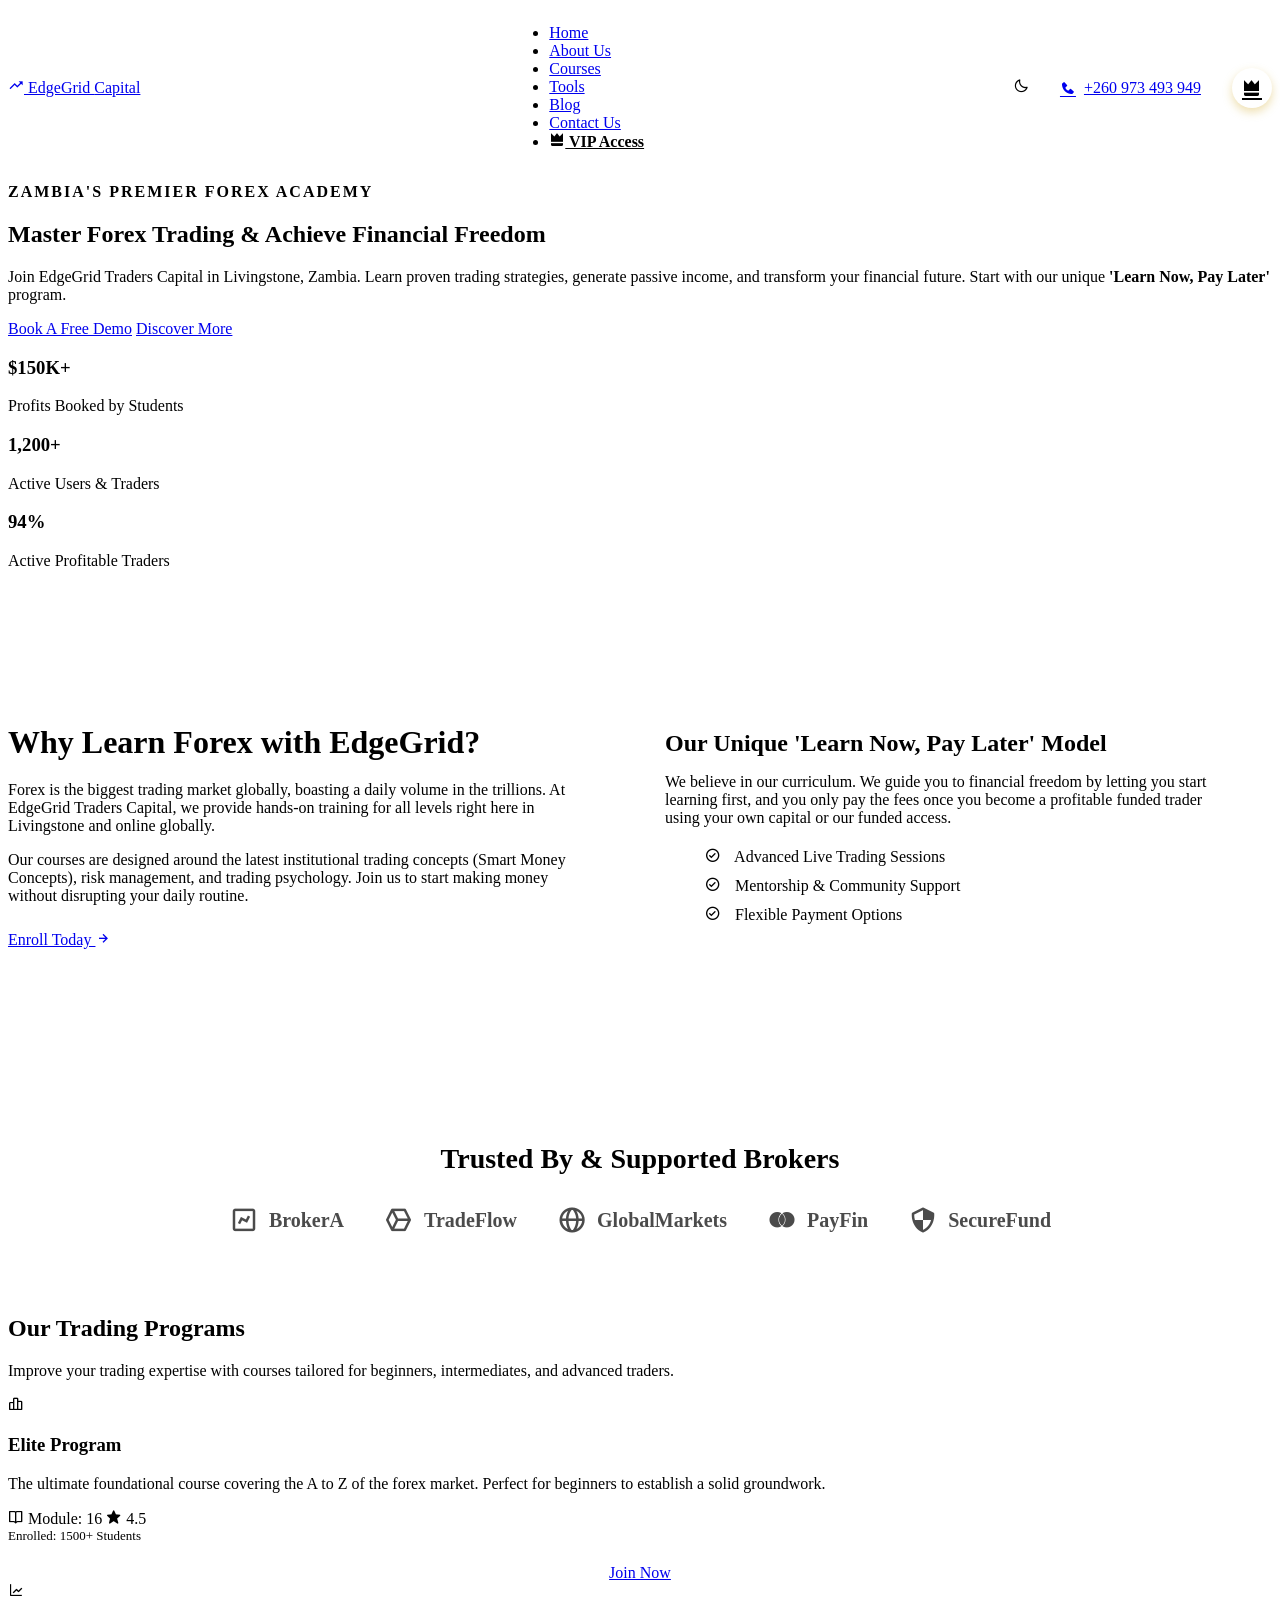
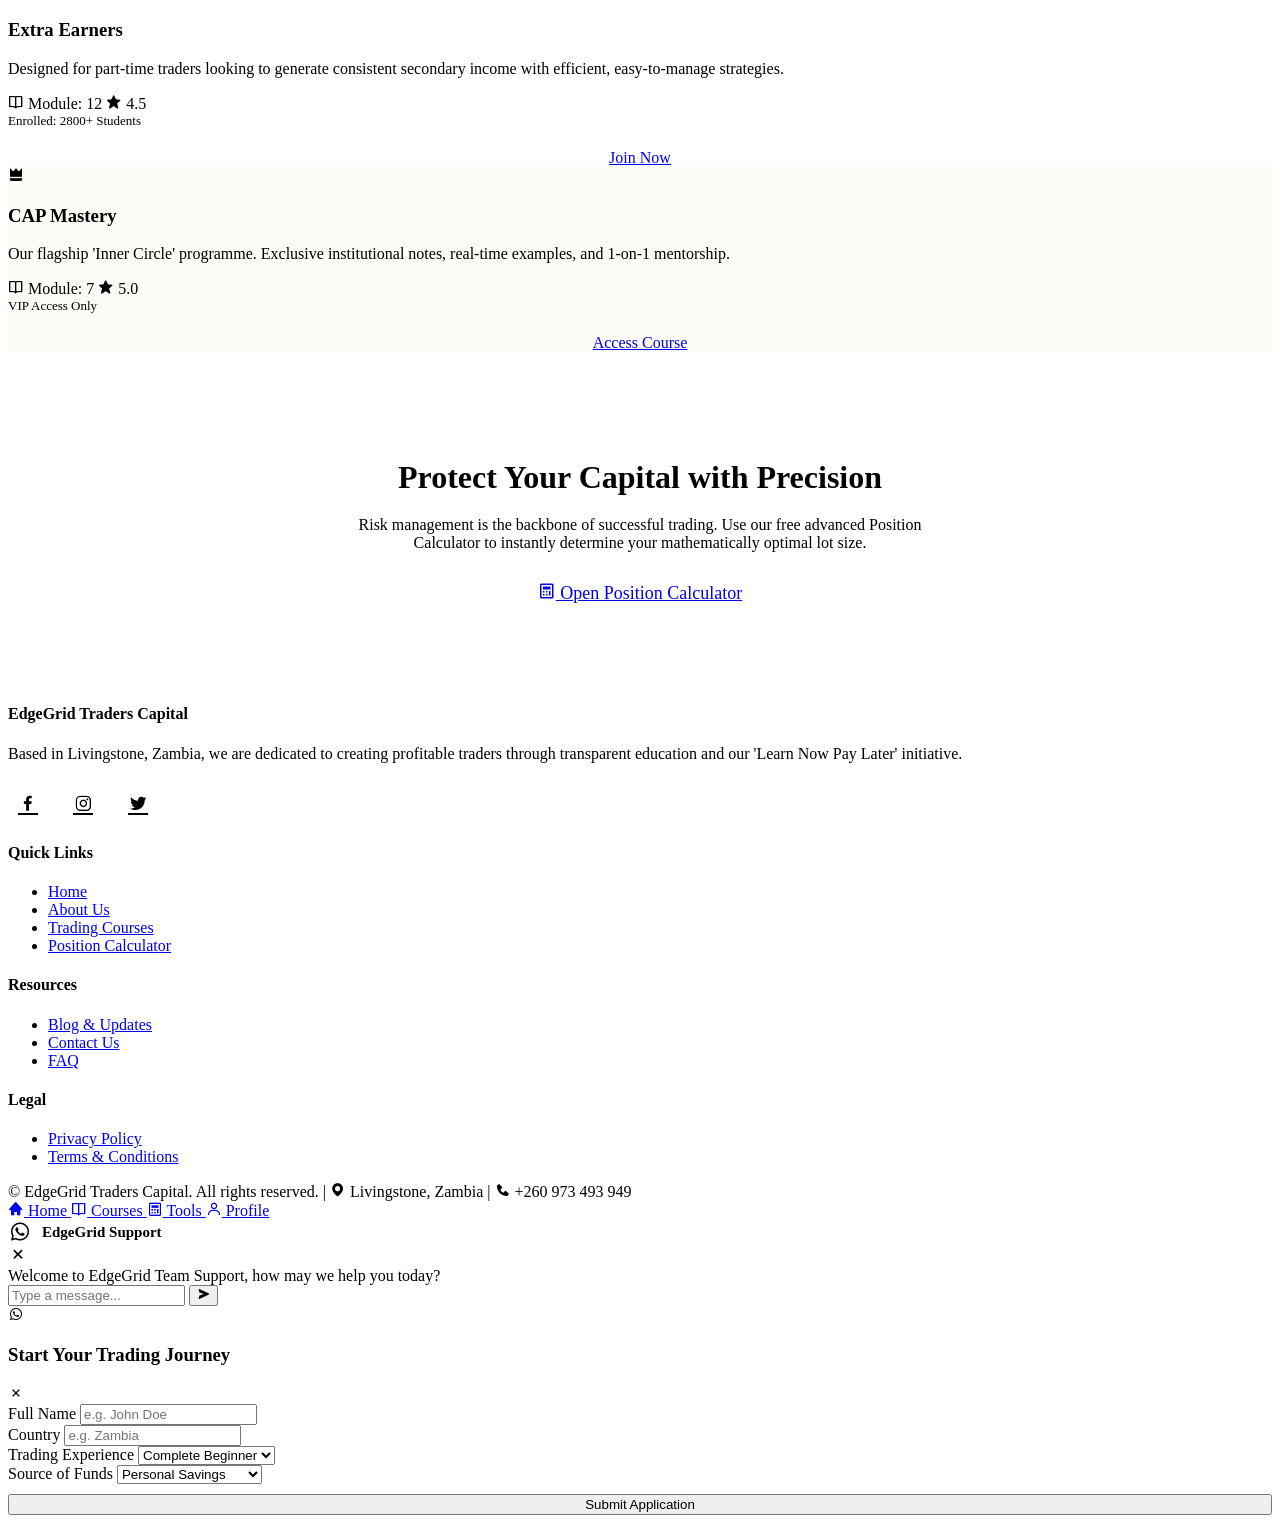
==== index.html @ e41b1635 "Add files via upload" ====
<!DOCTYPE html>
<html lang="en">

<head>
    <meta charset="UTF-8">
    <meta name="viewport" content="width=device-width, initial-scale=1.0">
    <title>EdgeGrid Traders Capital | Premium Forex Trading Academy</title>
    <link rel="stylesheet" href="css/styles.css">
    <!-- Boxicons for modern icons -->
    <link href='https://unpkg.com/boxicons@2.1.4/css/boxicons.min.css' rel='stylesheet'>
</head>

<body>

    <!-- Navigation -->
    <nav class="navbar">
        <div class="container" style="display: flex; justify-content: space-between; align-items: center;">
            <a href="index.html" class="logo">
                <i class='bx bx-trending-up' style="color: var(--primary-color);"></i>
                EdgeGrid <span>Capital</span>
            </a>

            <ul class="nav-links">
                <li><a href="index.html" class="active">Home</a></li>
                <li><a href="about.html">About Us</a></li>
                <li><a href="courses.html">Courses</a></li>
                <li><a href="tools.html">Tools</a></li>
                <li><a href="blog.html">Blog</a></li>
                <li><a href="contact.html">Contact Us</a></li>
                <li><a href="VIPmembers.html" style="color: var(--primary-color); font-weight: 700;"><i
                            class='bx bxs-crown'></i> VIP Access</a></li>
            </ul>

            <div class="nav-right-actions" style="display: flex; align-items: center; gap: 15px;">
                <div id="themeToggle" class="theme-toggle">
                    <i class='bx bx-moon'></i>
                </div>
                <div class="cta-contact">
                    <a href="tel:+260973493949" class="btn btn-outline"
                        style="display: flex; align-items: center; gap: 8px; padding: 8px 16px;">
                        <i class='bx bxs-phone'></i> <span class="hide-mobile">+260 973 493 949</span>
                    </a>
                </div>
                <a href="VIPmembers.html" class="vip-top-btn"
                    style="display: flex; justify-content: center; align-items: center; width: 40px; height: 40px; background: var(--gold-gradient); color: var(--secondary-color); border-radius: 50%; font-size: 20px; box-shadow: 0 4px 10px rgba(212,175,55,0.4); transition: transform 0.3s ease;">
                    <i class='bx bxs-crown'></i>
                </a>
            </div>
        </div>
    </nav>

    <!-- Hero Section -->
    <section class="hero">
        <div class="container">
            <p
                style="color: var(--primary-color); font-weight: 600; letter-spacing: 2px; text-transform: uppercase; margin-bottom: 15px;">
                Zambia's Premier Forex Academy</p>
            <h1>Master Forex Trading & Achieve <span>Financial Freedom</span></h1>
            <p>Join EdgeGrid Traders Capital in Livingstone, Zambia. Learn proven trading strategies, generate passive
                income, and transform your financial future. Start with our unique <strong>'Learn Now, Pay
                    Later'</strong> program.</p>
            <div class="btn-group">
                <a href="courses.html" class="btn btn-primary">Book A Free Demo</a>
                <a href="about.html" class="btn btn-outline">Discover More</a>
            </div>
        </div>
    </section>

    <!-- Stats Section -->
    <section class="stats">
        <div class="container">
            <div>
                <h3>$150K+</h3>
                <p>Profits Booked by Students</p>
            </div>
            <div>
                <h3>1,200+</h3>
                <p>Active Users & Traders</p>
            </div>
            <div>
                <h3>94%</h3>
                <p>Active Profitable Traders</p>
            </div>
        </div>
    </section>

    <!-- About Intro Section -->
    <section style="padding: 80px 0; background: var(--bg-main);">
        <div class="container" style="display: flex; flex-wrap: wrap; gap: 50px; align-items: center;">
            <div style="flex: 1; min-width: 300px;">
                <h2 style="font-size: 32px; color: var(--secondary-color); margin-bottom: 20px;">Why Learn Forex with
                    <span style="color: var(--primary-color);">EdgeGrid</span>?
                </h2>
                <p style="color: var(--text-light); margin-bottom: 15px;">Forex is the biggest trading market globally,
                    boasting a daily volume in the trillions. At EdgeGrid Traders Capital, we provide hands-on training
                    for all levels right here in Livingstone and online globally.</p>
                <p style="color: var(--text-light); margin-bottom: 25px;">Our courses are designed around the latest
                    institutional trading concepts (Smart Money Concepts), risk management, and trading psychology. Join
                    us to start making money without disrupting your daily routine.</p>
                <a href="#" onclick="openEnrollModal(); return false;" class="btn btn-primary">Enroll Today <i
                        class='bx bx-right-arrow-alt'></i></a>
            </div>
            <div
                style="flex: 1; min-width: 300px; background: var(--bg-light); border: 1px solid var(--border-color); padding: 40px; border-radius: 12px; box-shadow: var(--shadow);">
                <h3 style="font-size: 24px; color: var(--secondary-color); margin-bottom: 15px;">Our Unique 'Learn Now,
                    Pay Later' Model</h3>
                <p style="color: var(--text-light); margin-bottom: 20px;">We believe in our curriculum. We guide you to
                    financial freedom by letting you start learning first, and you only pay the fees once you become a
                    profitable funded trader using your own capital or our funded access.</p>
                <ul style="list-style: none; color: var(--text-main); font-weight: 500;">
                    <li style="margin-bottom: 10px;"><i class='bx bx-check-circle'
                            style="color: var(--primary-color); margin-right: 10px;"></i> Advanced Live Trading Sessions
                    </li>
                    <li style="margin-bottom: 10px;"><i class='bx bx-check-circle'
                            style="color: var(--primary-color); margin-right: 10px;"></i> Mentorship & Community Support
                    </li>
                    <li><i class='bx bx-check-circle' style="color: var(--primary-color); margin-right: 10px;"></i>
                        Flexible Payment Options</li>
                </ul>
            </div>
        </div>
    </section>

    <!-- Trusted Brokers Section -->
    <section style="padding: 60px 0; background: var(--bg-main); border-top: 1px solid var(--border-color);">
        <div class="container" style="text-align: center;">
            <h2 style="font-size: 28px; color: var(--secondary-color); margin-bottom: 30px;">Trusted By & Supported
                Brokers</h2>
            <div
                style="display: flex; justify-content: center; align-items: center; gap: 40px; flex-wrap: wrap; opacity: 0.7;">
                <!-- Placeholder logos -->
                <div
                    style="display: flex; align-items: center; gap: 10px; font-size: 20px; font-weight: 700; color: var(--text-main);">
                    <i class='bx bx-chart' style="font-size: 30px; color: var(--primary-color);"></i> BrokerA
                </div>
                <div
                    style="display: flex; align-items: center; gap: 10px; font-size: 20px; font-weight: 700; color: var(--text-main);">
                    <i class='bx bx-cube-alt' style="font-size: 30px; color: var(--primary-color);"></i> TradeFlow
                </div>
                <div
                    style="display: flex; align-items: center; gap: 10px; font-size: 20px; font-weight: 700; color: var(--text-main);">
                    <i class='bx bx-globe' style="font-size: 30px; color: var(--primary-color);"></i> GlobalMarkets
                </div>
                <div
                    style="display: flex; align-items: center; gap: 10px; font-size: 20px; font-weight: 700; color: var(--text-main);">
                    <i class='bx bxl-mastercard' style="font-size: 30px; color: var(--primary-color);"></i> PayFin
                </div>
                <div
                    style="display: flex; align-items: center; gap: 10px; font-size: 20px; font-weight: 700; color: var(--text-main);">
                    <i class='bx bx-shield-quarter' style="font-size: 30px; color: var(--primary-color);"></i>
                    SecureFund
                </div>
            </div>
        </div>
    </section>

    <!-- Top Courses Section -->
    <section class="courses-section"
        style="background: var(--bg-light); border-top: 1px solid var(--border-color); border-bottom: 1px solid var(--border-color);">
        <div class="container">
            <div class="section-title">
                <h2>Our Trading Programs</h2>
                <p>Improve your trading expertise with courses tailored for beginners, intermediates, and advanced
                    traders.</p>
            </div>

            <div class="course-grid">
                <!-- Course 1 -->
                <div class="card">
                    <div class="card-icon"><i class='bx bx-bar-chart-alt-2'></i></div>
                    <h3>Elite Program</h3>
                    <p>The ultimate foundational course covering the A to Z of the forex market. Perfect for beginners
                        to establish a solid groundwork.</p>
                    <div class="card-meta">
                        <span><i class='bx bx-book-open'></i> Module: 16</span>
                        <span><i class='bx bxs-star' style="color: var(--primary-color);"></i> 4.5</span>
                    </div>
                    <div style="font-size: 13px; color: var(--text-light); margin-bottom: 20px;">Enrolled: 1500+
                        Students</div>
                    <a href="#" onclick="openEnrollModal(); return false;" class="btn btn-outline"
                        style="width: 100%; display: block; text-align: center;">Join Now</a>
                </div>

                <!-- Course 2 -->
                <div class="card">
                    <div class="card-icon"><i class='bx bx-line-chart'></i></div>
                    <h3>Extra Earners</h3>
                    <p>Designed for part-time traders looking to generate consistent secondary income with efficient,
                        easy-to-manage strategies.</p>
                    <div class="card-meta">
                        <span><i class='bx bx-book-open'></i> Module: 12</span>
                        <span><i class='bx bxs-star' style="color: var(--primary-color);"></i> 4.5</span>
                    </div>
                    <div style="font-size: 13px; color: var(--text-light); margin-bottom: 20px;">Enrolled: 2800+
                        Students</div>
                    <a href="#" onclick="openEnrollModal(); return false;" class="btn btn-outline"
                        style="width: 100%; display: block; text-align: center;">Join Now</a>
                </div>

                <!-- Course 3 -->
                <div class="card" style="border: 1px solid var(--primary-color); background: rgba(212, 175, 55, 0.05);">
                    <div class="card-icon" style="background: var(--primary-color); color: var(--secondary-color);"><i
                            class='bx bxs-crown'></i></div>
                    <h3>CAP Mastery</h3>
                    <p>Our flagship 'Inner Circle' programme. Exclusive institutional notes, real-time examples, and
                        1-on-1 mentorship.</p>
                    <div class="card-meta">
                        <span><i class='bx bx-book-open'></i> Module: 7</span>
                        <span><i class='bx bxs-star' style="color: var(--primary-color);"></i> 5.0</span>
                    </div>
                    <div style="font-size: 13px; color: var(--text-light); margin-bottom: 20px;">VIP Access Only</div>
                    <a href="VIPmembers.html" class="btn btn-primary"
                        style="width: 100%; display: block; text-align: center;">Access Course</a>
                </div>
            </div>
        </div>
    </section>

    <!-- Essential Tool Hook -->
    <section style="padding: 80px 0; background: var(--bg-main); text-align: center;">
        <div class="container">
            <h2 style="font-size: 32px; color: var(--secondary-color); margin-bottom: 20px;">Protect Your Capital with
                Precision</h2>
            <p style="color: var(--text-light); max-width: 600px; margin: 0 auto 30px auto;">Risk management is the
                backbone of successful trading. Use our free advanced Position Calculator to instantly determine your
                mathematically optimal lot size.</p>
            <a href="tools.html" class="btn btn-primary" style="font-size: 18px; padding: 15px 40px;"><i
                    class='bx bx-calculator'></i> Open Position Calculator</a>
        </div>
    </section>

    <!-- Footer -->
    <footer>
        <div class="container">
            <div class="footer-grid">
                <div class="footer-col">
                    <h4>EdgeGrid Traders Capital</h4>
                    <p>Based in Livingstone, Zambia, we are dedicated to creating profitable traders through transparent
                        education and our 'Learn Now Pay Later' initiative.</p>
                    <div style="display: flex; gap: 15px; margin-top: 20px;">
                        <a href="#"
                            style="background: var(--primary-color); display: flex; width: 40px; height: 40px; border-radius: 50%; color: var(--secondary-color); align-items: center; justify-content: center; font-size: 20px;"><i
                                class='bx bxl-facebook'></i></a>
                        <a href="#"
                            style="background: var(--primary-color); display: flex; width: 40px; height: 40px; border-radius: 50%; color: var(--secondary-color); align-items: center; justify-content: center; font-size: 20px;"><i
                                class='bx bxl-instagram'></i></a>
                        <a href="#"
                            style="background: var(--primary-color); display: flex; width: 40px; height: 40px; border-radius: 50%; color: var(--secondary-color); align-items: center; justify-content: center; font-size: 20px;"><i
                                class='bx bxl-twitter'></i></a>
                    </div>
                </div>
                <div class="footer-col">
                    <h4>Quick Links</h4>
                    <ul>
                        <li><a href="index.html">Home</a></li>
                        <li><a href="about.html">About Us</a></li>
                        <li><a href="courses.html">Trading Courses</a></li>
                        <li><a href="tools.html">Position Calculator</a></li>
                    </ul>
                </div>
                <div class="footer-col">
                    <h4>Resources</h4>
                    <ul>
                        <li><a href="blog.html">Blog & Updates</a></li>
                        <li><a href="contact.html">Contact Us</a></li>
                        <li><a href="faq.html">FAQ</a></li>
                    </ul>
                </div>
                <div class="footer-col">
                    <h4>Legal</h4>
                    <ul>
                        <li><a href="privacy.html">Privacy Policy</a></li>
                        <li><a href="terms.html">Terms & Conditions</a></li>
                    </ul>
                </div>
            </div>
            <div class="footer-bottom">
                &copy; <span id="year"></span> EdgeGrid Traders Capital. All rights reserved. | <i
                    class='bx bxs-map'></i> Livingstone, Zambia | <i class='bx bxs-phone'></i> +260 973 493 949
            </div>
        </div>
    </footer>

    <!-- Mobile Bottom Navigation -->
    <div class="mobile-bottom-nav">
        <a href="index.html" class="active">
            <i class='bx bxs-home'></i>
            Home
        </a>
        <a href="courses.html">
            <i class='bx bx-book-open'></i>
            Courses
        </a>
        <a href="tools.html">
            <i class='bx bx-calculator'></i>
            Tools
        </a>
        <a href="about.html">
            <i class='bx bx-user'></i>
            Profile
        </a>
    </div>

    <!-- WhatsApp Floating Button & Popup -->
    <div class="whatsapp-container">
        <!-- The Chat Popup -->
        <div id="waPopup" class="wa-popup">
            <div class="wa-header">
                <div style="display: flex; align-items: center; gap: 10px;">
                    <i class='bx bxl-whatsapp' style="font-size: 24px;"></i>
                    <h4 style="margin: 0; font-size: 15px;">EdgeGrid Support</h4>
                </div>
                <i class='bx bx-x' style="font-size: 20px; cursor: pointer;" onclick="toggleWAPopup()"></i>
            </div>
            <div class="wa-body">
                <div class="wa-message-received">
                    Welcome to EdgeGrid Team Support, how may we help you today?
                </div>
            </div>
            <div class="wa-footer">
                <input type="text" id="waMessageInput" placeholder="Type a message..."
                    onkeypress="if(event.key === 'Enter') sendWAMessage()">
                <button onclick="sendWAMessage()"><i class='bx bxs-send'></i></button>
            </div>
        </div>

        <!-- The Floating Button -->
        <div class="whatsapp-float" onclick="toggleWAPopup()">
            <div class="wa-waves"></div>
            <i class='bx bxl-whatsapp'></i>
        </div>
    </div>

    <!-- Enrollment Modal -->
    <div id="enrollModal" class="enroll-modal">
        <div class="enroll-modal-content">
            <div class="enroll-modal-header">
                <h3>Start Your Trading Journey</h3>
                <i class='bx bx-x' onclick="closeEnrollModal()"></i>
            </div>
            <div class="enroll-modal-body">
                <div class="form-group">
                    <label>Full Name</label>
                    <input type="text" id="enrolName" placeholder="e.g. John Doe">
                </div>
                <div class="form-group">
                    <label>Country</label>
                    <input type="text" id="enrolCountry" placeholder="e.g. Zambia">
                </div>
                <div class="form-group">
                    <label>Trading Experience</label>
                    <select id="enrolExperience">
                        <option value="Complete Beginner">Complete Beginner</option>
                        <option value="Less than 1 year">Less than 1 year</option>
                        <option value="1-3 years">1-3 years</option>
                        <option value="3+ years">3+ years</option>
                    </select>
                </div>
                <div class="form-group">
                    <label>Source of Funds</label>
                    <select id="enrolFunds">
                        <option value="Personal Savings">Personal Savings</option>
                        <option value="Salary / Employment">Salary / Employment</option>
                        <option value="Prop Firm Funded">Prop Firm Funded</option>
                        <option value="Other">Other</option>
                    </select>
                </div>
                <button class="btn btn-primary" style="width: 100%; margin-top: 10px;"
                    onclick="submitEnrollment()">Submit Application</button>
            </div>
        </div>
    </div>

    <script src="js/main.js"></script>
    <script>
        function toggleWAPopup() {
            const popup = document.getElementById('waPopup');
            popup.classList.toggle('active');
            if (popup.classList.contains('active')) {
                document.getElementById('waMessageInput').focus();
            }
        }

        function sendWAMessage() {
            const input = document.getElementById('waMessageInput');
            const message = input.value.trim();
            if (message) {
                // Auto copy text
                navigator.clipboard.writeText(message).catch(err => console.log('Clipboard err:', err)).finally(() => {
                    // Open WhatsApp
                    const encodedMsg = encodeURIComponent(message);
                    window.open(`https://wa.me/260973493949?text=${encodedMsg}`, '_blank');
                    input.value = '';
                    toggleWAPopup();
                });
            }
        }

        // Enrollment Modal Logic
        function openEnrollModal() {
            document.getElementById('enrollModal').classList.add('active');
        }

        function closeEnrollModal() {
            document.getElementById('enrollModal').classList.remove('active');
        }

        function submitEnrollment() {
            const name = document.getElementById('enrolName').value;
            const country = document.getElementById('enrolCountry').value;
            const experience = document.getElementById('enrolExperience').value;
            const funds = document.getElementById('enrolFunds').value;

            if (!name || !country) {
                alert('Please fill in your name and country.');
                return;
            }

            const message = `*New Enrollment Application*\n\n*Name:* ${name}\n*Country:* ${country}\n*Experience:* ${experience}\n*Source of Funds:* ${funds}\n\nI would like to join the EdgeGrid Traders Capital program.`;

            navigator.clipboard.writeText(message).catch(err => console.log('Clipboard err:', err)).finally(() => {
                const encodedMsg = encodeURIComponent(message);
                window.open(`https://wa.me/260973493949?text=${encodedMsg}`, '_blank');
                closeEnrollModal();
            });
        }
    </script>
</body>

</html>
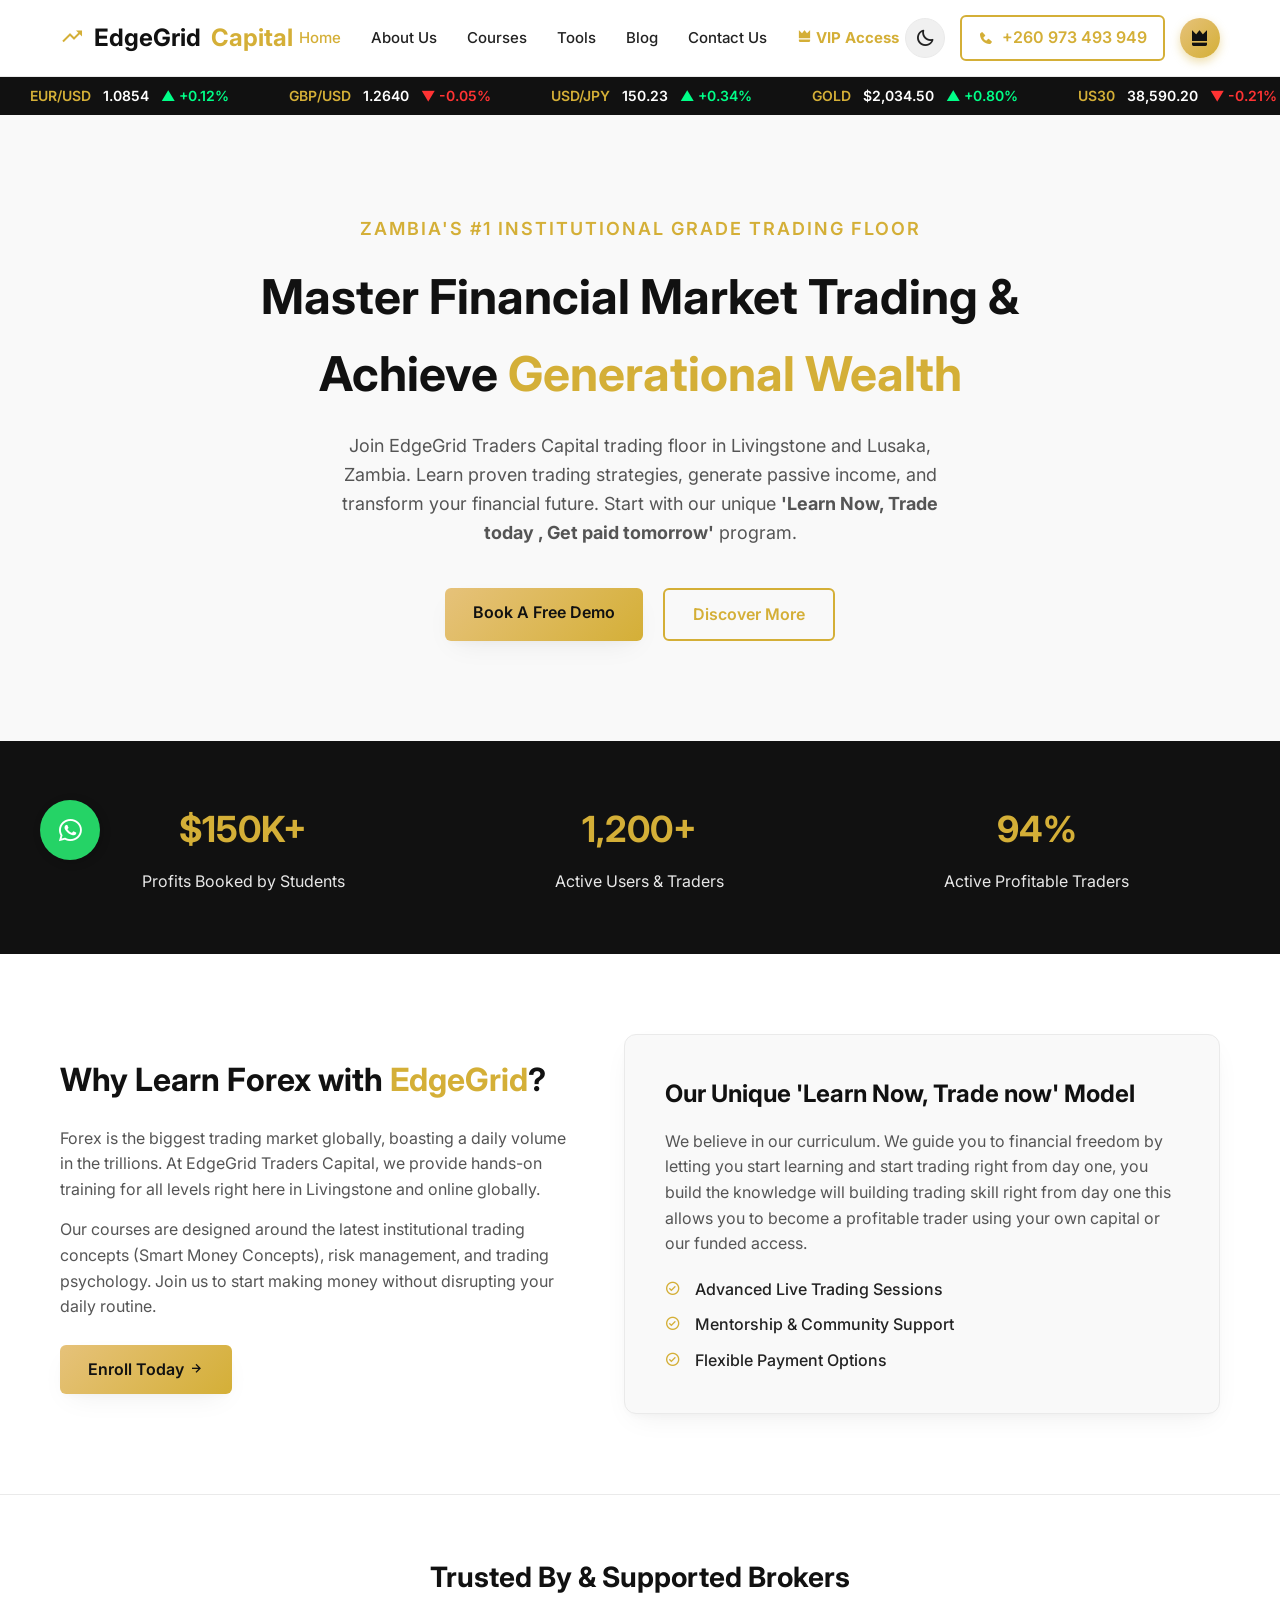
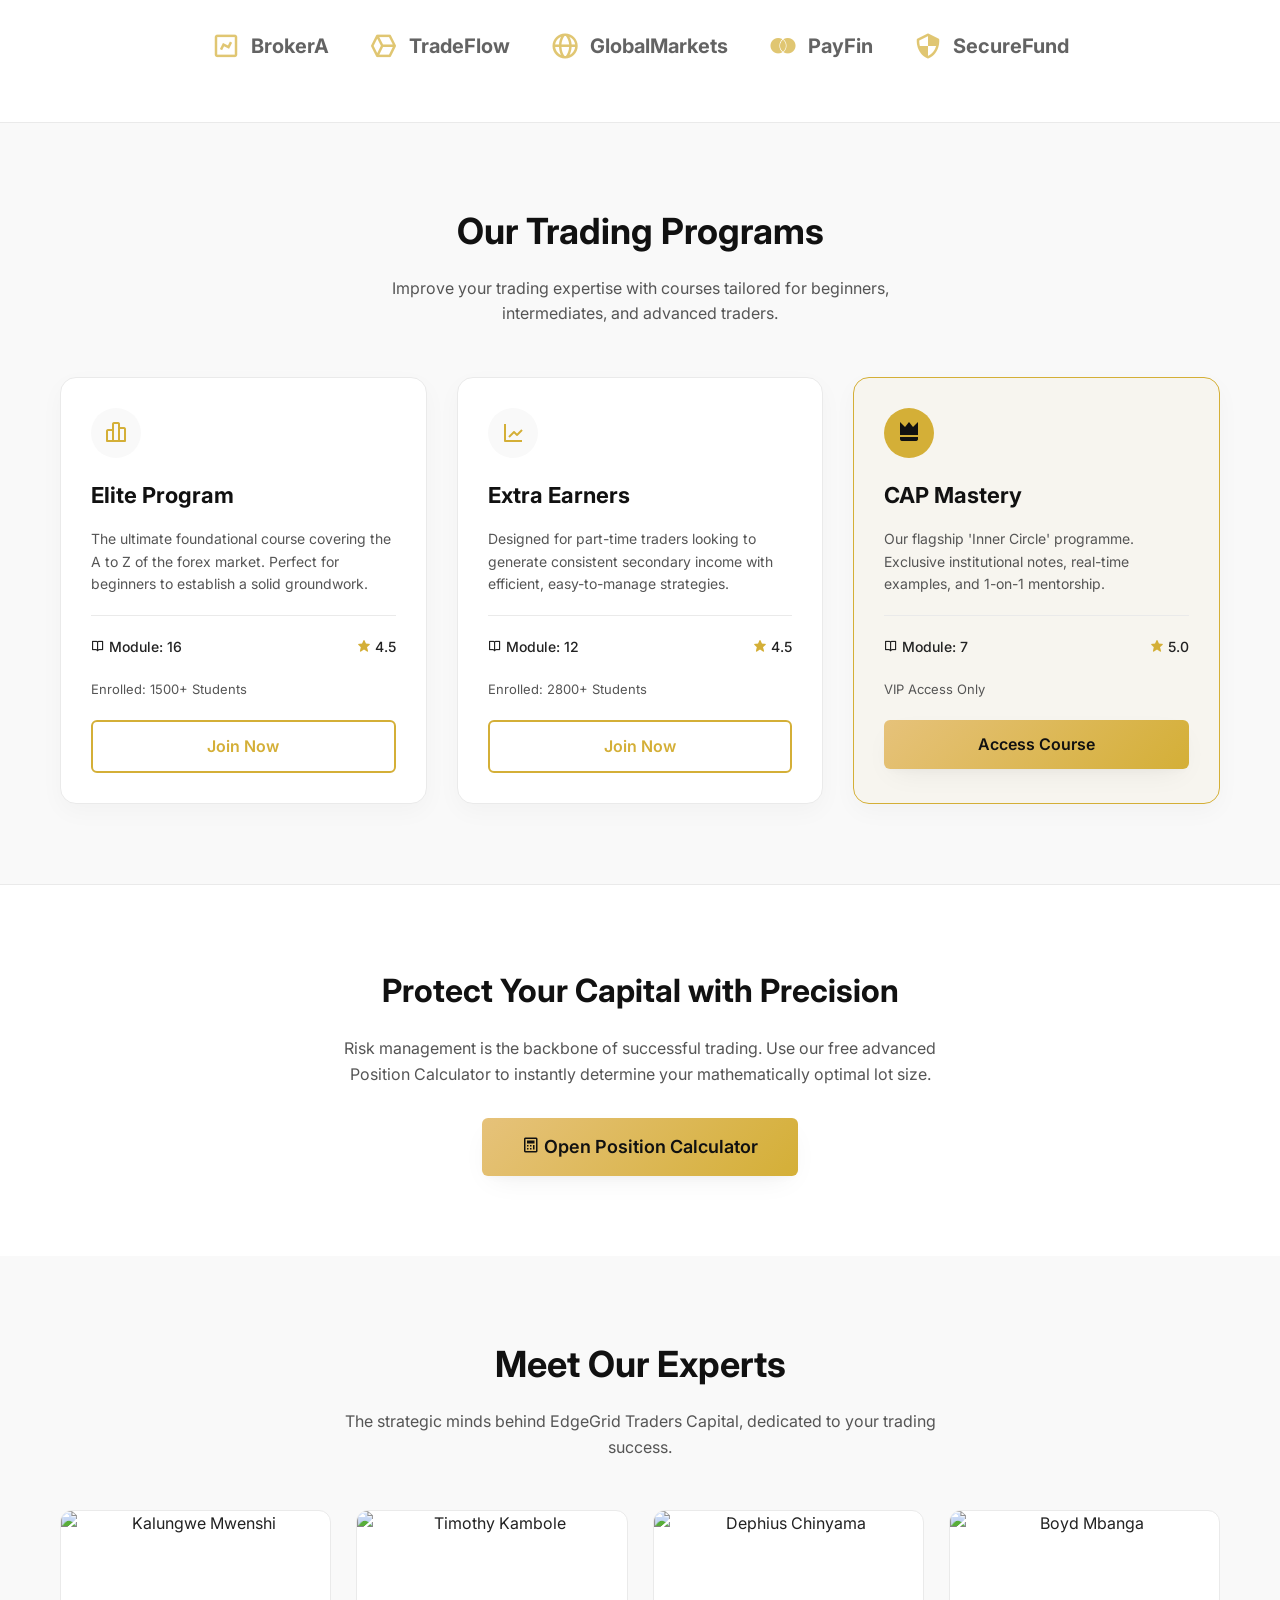
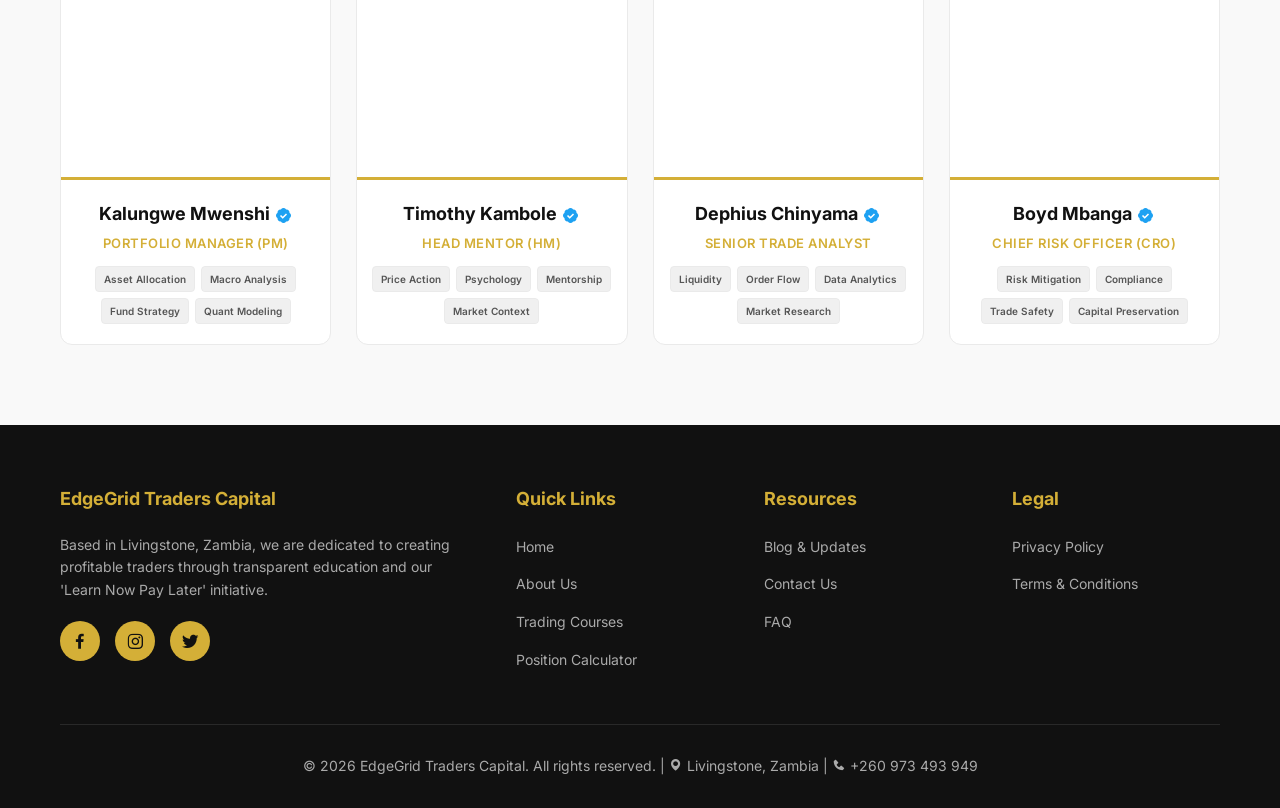
==== commit ea62e44a: "Update index.html" ====
--- a/index.html
+++ b/index.html
@@ -4,7 +4,7 @@
 <head>
     <meta charset="UTF-8">
     <meta name="viewport" content="width=device-width, initial-scale=1.0">
-    <title>EdgeGrid Traders Capital | Premium Forex Trading Academy</title>
+    <title>EdgeGrid Traders Capital | Premium Trading Company</title>
     <link rel="stylesheet" href="css/styles.css">
     <!-- Boxicons for modern icons -->
     <link href='https://unpkg.com/boxicons@2.1.4/css/boxicons.min.css' rel='stylesheet'>
@@ -54,11 +54,12 @@
         <div class="container">
             <p
                 style="color: var(--primary-color); font-weight: 600; letter-spacing: 2px; text-transform: uppercase; margin-bottom: 15px;">
-                Zambia's Premier Forex Academy</p>
-            <h1>Master Forex Trading & Achieve <span>Financial Freedom</span></h1>
-            <p>Join EdgeGrid Traders Capital in Livingstone, Zambia. Learn proven trading strategies, generate passive
-                income, and transform your financial future. Start with our unique <strong>'Learn Now, Pay
-                    Later'</strong> program.</p>
+                Zambia's #1 Institutional Grade Trading Floor</p>
+            <h1>Master Financial Market Trading & Achieve <span>Generational Wealth</span></h1>
+            <p>Join EdgeGrid Traders Capital trading floor in Livingstone and Lusaka, Zambia. Learn proven trading
+                strategies, generate passive
+                income, and transform your financial future. Start with our unique <strong>'Learn Now, Trade today
+                    , Get paid tomorrow'</strong> program.</p>
             <div class="btn-group">
                 <a href="courses.html" class="btn btn-primary">Book A Free Demo</a>
                 <a href="about.html" class="btn btn-outline">Discover More</a>
@@ -103,10 +104,11 @@
             <div
                 style="flex: 1; min-width: 300px; background: var(--bg-light); border: 1px solid var(--border-color); padding: 40px; border-radius: 12px; box-shadow: var(--shadow);">
                 <h3 style="font-size: 24px; color: var(--secondary-color); margin-bottom: 15px;">Our Unique 'Learn Now,
-                    Pay Later' Model</h3>
+                    Trade now' Model</h3>
                 <p style="color: var(--text-light); margin-bottom: 20px;">We believe in our curriculum. We guide you to
-                    financial freedom by letting you start learning first, and you only pay the fees once you become a
-                    profitable funded trader using your own capital or our funded access.</p>
+                    financial freedom by letting you start learning and start trading right from day one, you build the
+                    knowledge will building trading skill right from day one
+                    this allows you to become a profitable trader using your own capital or our funded access.</p>
                 <ul style="list-style: none; color: var(--text-main); font-weight: 500;">
                     <li style="margin-bottom: 10px;"><i class='bx bx-check-circle'
                             style="color: var(--primary-color); margin-right: 10px;"></i> Advanced Live Trading Sessions
@@ -230,6 +232,90 @@
     </section>
 
     <!-- Footer -->
+    <!-- Team Section -->
+    <section class="team-section">
+        <div class="container">
+            <div class="section-title">
+                <h2>Meet Our Experts</h2>
+                <p>The strategic minds behind EdgeGrid Traders Capital, dedicated to your trading success.</p>
+            </div>
+            <div class="team-grid">
+                <!-- Team Member 1 -->
+                <div class="team-card">
+                    <div class="team-image">
+                        <img src="pictures/me.jpeg" alt="Kalungwe Mwenshi">
+                    </div>
+                    <div class="team-info">
+                        <h3>Kalungwe Mwenshi <i class='bx bxs-badge-check'
+                                style='color: #1DA1F2; font-size: 18px; margin-left: 5px;' title="Verified Expert"></i>
+                        </h3>
+                        <p class="designation">Portfolio Manager (PM)</p>
+                        <div class="expertise-tags">
+                            <span>Asset Allocation</span>
+                            <span>Macro Analysis</span>
+                            <span>Fund Strategy</span>
+                            <span>Quant Modeling</span>
+                        </div>
+                    </div>
+                </div>
+                <!-- Team Member 2 -->
+                <div class="team-card">
+                    <div class="team-image">
+                        <img src="pictures/tim.jpeg" alt="Timothy Kambole">
+                    </div>
+                    <div class="team-info">
+                        <h3>Timothy Kambole <i class='bx bxs-badge-check'
+                                style='color: #1DA1F2; font-size: 18px; margin-left: 5px;' title="Verified Expert"></i>
+                        </h3>
+                        <p class="designation">Head Mentor (HM)</p>
+                        <div class="expertise-tags">
+                            <span>Price Action</span>
+                            <span>Psychology</span>
+                            <span>Mentorship</span>
+                            <span>Market Context</span>
+                        </div>
+                    </div>
+                </div>
+                <!-- Team Member 3 -->
+                <div class="team-card">
+                    <div class="team-image">
+                        <img src="pictures/de.jpeg" alt="Dephius Chinyama">
+                    </div>
+                    <div class="team-info">
+                        <h3>Dephius Chinyama <i class='bx bxs-badge-check'
+                                style='color: #1DA1F2; font-size: 18px; margin-left: 5px;' title="Verified Expert"></i>
+                        </h3>
+                        <p class="designation">Senior Trade Analyst</p>
+                        <div class="expertise-tags">
+                            <span>Liquidity</span>
+                            <span>Order Flow</span>
+                            <span>Data Analytics</span>
+                            <span>Market Research</span>
+                        </div>
+                    </div>
+                </div>
+                <!-- Team Member 4 -->
+                <div class="team-card">
+                    <div class="team-image">
+                        <img src="pictures/nu.png" alt="Boyd Mbanga">
+                    </div>
+                    <div class="team-info">
+                        <h3>Boyd Mbanga <i class='bx bxs-badge-check'
+                                style='color: #1DA1F2; font-size: 18px; margin-left: 5px;' title="Verified Expert"></i>
+                        </h3>
+                        <p class="designation">Chief Risk Officer (CRO)</p>
+                        <div class="expertise-tags">
+                            <span>Risk Mitigation</span>
+                            <span>Compliance</span>
+                            <span>Trade Safety</span>
+                            <span>Capital Preservation</span>
+                        </div>
+                    </div>
+                </div>
+            </div>
+        </div>
+    </section>
+
     <footer>
         <div class="container">
             <div class="footer-grid">
@@ -427,4 +513,4 @@
     </script>
 </body>
 
-</html>+</html>
--- a/css/styles.css
+++ b/css/styles.css
@@ -0,0 +1,926 @@
+@import url('https://fonts.googleapis.com/css2?family=Inter:wght@300;400;500;600;700&display=swap');
+
+:root {
+  --primary-color: #D4AF37; /* Metallic Gold */
+  --primary-hover: #C5A059;
+  --secondary-color: #111111;
+  --text-main: #222222;
+  --text-light: #555555;
+  --bg-main: #FFFFFF;
+  --bg-light: #F9F9F9;
+  --bg-gray: #F0F0F0;
+  --nav-bg: rgba(255, 255, 255, 0.85);
+  --gold-gradient: linear-gradient(135deg, #E6C27A 0%, #D4AF37 100%);
+  --border-color: #EAEAEA;
+  --shadow: 0 10px 30px -10px rgba(0, 0, 0, 0.08), 0 4px 10px -5px rgba(0, 0, 0, 0.05);
+  --shadow-lg: 0 20px 40px -15px rgba(0, 0, 0, 0.1), 0 10px 20px -10px rgba(0, 0, 0, 0.06);
+}
+
+[data-theme="dark"] {
+  --secondary-color: #F5F5F5;
+  --text-main: #E0E0E0;
+  --text-light: #AAAAAA;
+  --bg-main: #0A0A0A;
+  --bg-light: #121212;
+  --bg-gray: #1A1A1A;
+  --nav-bg: rgba(10, 10, 10, 0.85);
+  --border-color: #2A2A2A;
+  --shadow: 0 10px 30px -10px rgba(0, 0, 0, 0.5), 0 4px 10px -5px rgba(0, 0, 0, 0.3);
+  --shadow-lg: 0 20px 40px -15px rgba(0, 0, 0, 0.6), 0 10px 20px -10px rgba(0, 0, 0, 0.4);
+}
+
+* {
+  margin: 0;
+  padding: 0;
+  box-sizing: border-box;
+  font-family: 'Inter', sans-serif;
+}
+
+body {
+  background-color: var(--bg-main);
+  color: var(--text-main);
+  line-height: 1.6;
+}
+
+a {
+  text-decoration: none;
+  color: inherit;
+  transition: color 0.3s ease;
+}
+
+ul {
+  list-style: none;
+}
+
+/* Base Layout */
+.container {
+  max-width: 1200px;
+  margin: 0 auto;
+  padding: 0 20px;
+}
+
+/* Navbar */
+.navbar {
+  background-color: var(--nav-bg);
+  backdrop-filter: blur(12px);
+  -webkit-backdrop-filter: blur(12px);
+  padding: 15px 0;
+  border-bottom: 1px solid var(--border-color);
+  position: sticky;
+  top: 0;
+  z-index: 1000;
+  transition: all 0.3s ease;
+}
+
+.navbar .container {
+  display: flex;
+  justify-content: space-between;
+  align-items: center;
+}
+
+.logo {
+  font-size: 24px;
+  font-weight: 700;
+  color: var(--secondary-color);
+  display: flex;
+  align-items: center;
+  gap: 10px;
+}
+
+.logo span {
+  color: var(--primary-color);
+}
+
+.nav-links {
+  display: flex;
+  gap: 30px;
+}
+
+.nav-links a {
+  font-weight: 500;
+  color: var(--text-main);
+  font-size: 15px;
+}
+
+.nav-links a:hover,
+.nav-links a.active {
+  color: var(--primary-color);
+}
+
+.btn {
+  display: inline-block;
+  padding: 12px 28px;
+  border-radius: 6px;
+  font-weight: 600;
+  cursor: pointer;
+  transition: all 0.3s ease;
+  border: none;
+  text-align: center;
+}
+
+.btn-primary {
+  background: var(--gold-gradient);
+  color: var(--secondary-color);
+  box-shadow: var(--shadow);
+}
+
+.btn-primary:hover {
+  transform: translateY(-2px);
+  box-shadow: var(--shadow-lg);
+}
+
+.btn-outline {
+  border: 2px solid var(--primary-color);
+  color: var(--primary-color);
+  background: transparent;
+}
+
+.theme-toggle {
+  display: flex;
+  align-items: center;
+  justify-content: center;
+  width: 40px;
+  height: 40px;
+  border-radius: 50%;
+  background: var(--bg-gray);
+  color: var(--text-main);
+  cursor: pointer;
+  transition: all 0.3s ease;
+  font-size: 20px;
+  border: 1px solid var(--border-color);
+}
+
+.theme-toggle:hover {
+  background: var(--primary-color);
+  color: #000;
+  transform: rotate(15deg);
+}
+
+.theme-toggle i {
+  transition: transform 0.5s ease;
+}
+
+[data-theme="dark"] .theme-toggle i {
+  transform: rotate(360deg);
+}
+
+.btn-outline:hover {
+  background: var(--primary-color);
+  color: var(--secondary-color);
+}
+
+/* Hero Section */
+.hero {
+  padding: 100px 0;
+  background-color: var(--bg-light);
+  text-align: center;
+}
+
+.hero h1 {
+  font-size: 48px;
+  font-weight: 700;
+  margin-bottom: 20px;
+  color: var(--secondary-color);
+  max-width: 800px;
+  margin-left: auto;
+  margin-right: auto;
+}
+
+.hero h1 span {
+  color: var(--primary-color);
+}
+
+.hero p {
+  font-size: 18px;
+  color: var(--text-light);
+  max-width: 600px;
+  margin: 0 auto 40px auto;
+}
+
+.hero .btn-group {
+  display: flex;
+  gap: 20px;
+  justify-content: center;
+}
+
+/* Stats Section */
+.stats {
+  padding: 60px 0;
+  background: var(--secondary-color);
+  color: white;
+}
+
+.stats .container {
+  display: grid;
+  grid-template-columns: repeat(3, 1fr);
+  gap: 30px;
+  text-align: center;
+}
+
+.stats h3 {
+  font-size: 36px;
+  color: var(--primary-color);
+  margin-bottom: 10px;
+}
+
+.stats p {
+  font-size: 16px;
+  opacity: 0.9;
+}
+
+/* Section Title */
+.section-title {
+  text-align: center;
+  margin-bottom: 50px;
+}
+
+.section-title h2 {
+  font-size: 36px;
+  color: var(--secondary-color);
+  margin-bottom: 15px;
+}
+
+.section-title p {
+  color: var(--text-light);
+  max-width: 600px;
+  margin: 0 auto;
+}
+
+/* Courses Grid */
+.courses-section {
+  padding: 80px 0;
+}
+
+.course-grid {
+  display: grid;
+  grid-template-columns: repeat(auto-fit, minmax(300px, 1fr));
+  gap: 30px;
+}
+
+.card {
+  background: var(--bg-main);
+  border: 1px solid var(--border-color);
+  border-radius: 16px;
+  padding: 30px;
+  box-shadow: 0 8px 24px rgba(0,0,0,0.03);
+  transition: transform 0.3s ease, box-shadow 0.3s ease, border-color 0.3s ease;
+}
+
+.card:hover {
+  transform: translateY(-5px);
+  box-shadow: var(--shadow-lg);
+  border-color: var(--primary-color);
+}
+
+.card-icon {
+  width: 50px;
+  height: 50px;
+  background: var(--bg-light);
+  border-radius: 50%;
+  display: flex;
+  align-items: center;
+  justify-content: center;
+  font-size: 24px;
+  color: var(--primary-color);
+  margin-bottom: 20px;
+}
+
+.card h3 {
+  font-size: 22px;
+  margin-bottom: 15px;
+  color: var(--secondary-color);
+}
+
+.card p {
+  color: var(--text-light);
+  margin-bottom: 20px;
+  font-size: 14px;
+}
+
+.card-meta {
+  display: flex;
+  justify-content: space-between;
+  border-top: 1px solid var(--border-color);
+  padding-top: 20px;
+  margin-bottom: 20px;
+  font-size: 14px;
+  font-weight: 500;
+}
+
+/* Calculator specific */
+.calculator {
+  max-width: 600px;
+  margin: 0 auto;
+  background: var(--bg-main);
+  padding: 40px;
+  border-radius: 12px;
+  box-shadow: var(--shadow-lg);
+  border: 1px solid var(--border-color);
+}
+
+.form-group {
+  margin-bottom: 20px;
+}
+
+.form-group label {
+  display: block;
+  margin-bottom: 8px;
+  font-weight: 500;
+  color: var(--secondary-color);
+}
+
+.form-group input, 
+.form-group select {
+  width: 100%;
+  padding: 12px 15px;
+  border: 1px solid var(--border-color);
+  border-radius: 6px;
+  font-size: 16px;
+  outline: none;
+  transition: border-color 0.3s ease;
+}
+
+.form-group input:focus, 
+.form-group select:focus {
+  border-color: var(--primary-color);
+}
+
+.calc-result {
+  margin-top: 30px;
+  padding: 20px;
+  background: var(--bg-light);
+  border-left: 4px solid var(--primary-color);
+  border-radius: 0 6px 6px 0;
+}
+
+.calc-result h4 {
+  font-size: 14px;
+  color: var(--text-light);
+  text-transform: uppercase;
+  margin-bottom: 5px;
+}
+
+.calc-result div {
+  font-size: 28px;
+  font-weight: 700;
+  color: var(--secondary-color);
+}
+
+/* Footer */
+footer {
+  background-color: var(--secondary-color);
+  color: white;
+  padding: 60px 0 30px 0;
+}
+
+.footer-grid {
+  display: grid;
+  grid-template-columns: 2fr 1fr 1fr 1fr;
+  gap: 40px;
+  margin-bottom: 40px;
+}
+
+.footer-col h4 {
+  color: var(--primary-color);
+  font-size: 18px;
+  margin-bottom: 20px;
+}
+
+.footer-col p {
+  color: #aaaaaa;
+  margin-bottom: 15px;
+  font-size: 14px;
+}
+
+.footer-col ul li {
+  margin-bottom: 12px;
+}
+
+.footer-col ul li a {
+  color: #aaaaaa;
+  font-size: 14px;
+}
+
+.footer-col ul li a:hover {
+  color: var(--primary-color);
+}
+
+.footer-bottom {
+  border-top: 1px solid rgba(255, 255, 255, 0.1);
+  padding-top: 30px;
+  text-align: center;
+  color: #aaaaaa;
+  font-size: 14px;
+}
+
+/* Responsive */
+@media (max-width: 768px) {
+  .nav-links, .cta-contact {
+    display: none;
+  }
+  .stats .container, .footer-grid {
+    grid-template-columns: 1fr;
+  }
+  .hero h1 {
+    font-size: 36px;
+  }
+  body {
+    padding-bottom: 80px; /* Space for bottom nav */
+  }
+  .whatsapp-float {
+    bottom: 90px;
+  }
+  .mobile-bottom-nav {
+    display: flex !important;
+  }
+}
+
+/* Mobile Bottom Navigation */
+.mobile-bottom-nav {
+  display: none;
+  position: fixed;
+  bottom: 0;
+  left: 0;
+  width: 100%;
+  background-color: rgba(255, 255, 255, 0.95);
+  backdrop-filter: blur(10px);
+  -webkit-backdrop-filter: blur(10px);
+  border-top: 1px solid rgba(0,0,0,0.05);
+  z-index: 1000;
+  padding: 10px 20px;
+  padding-bottom: env(safe-area-inset-bottom, 10px);
+  box-shadow: 0 -4px 20px rgba(0,0,0,0.05);
+  justify-content: space-around;
+  align-items: center;
+}
+
+.mobile-bottom-nav a {
+  display: flex;
+  flex-direction: column;
+  align-items: center;
+  color: var(--text-light);
+  font-size: 10px;
+  font-weight: 500;
+  gap: 4px;
+}
+
+.mobile-bottom-nav a i {
+  font-size: 24px;
+  transition: all 0.2s ease;
+}
+
+.mobile-bottom-nav a.active {
+  color: var(--primary-color);
+}
+
+.mobile-bottom-nav a.active i {
+  transform: translateY(-2px);
+}
+
+/* Pages Styling */
+.page-header {
+  background: var(--secondary-color);
+  color: white;
+  padding: 60px 0;
+  text-align: center;
+}
+
+.page-header h1 {
+  font-size: 40px;
+  color: var(--primary-color);
+}
+
+/* Floating WhatsApp Button & Popup */
+.whatsapp-container {
+  position: fixed;
+  bottom: 40px;
+  left: 40px;
+  z-index: 1000;
+  display: flex;
+  flex-direction: column;
+  align-items: flex-start;
+}
+
+@media (max-width: 768px) {
+  .whatsapp-container {
+    bottom: 90px;
+    left: 20px;
+  }
+}
+
+.whatsapp-float {
+  width: 60px;
+  height: 60px;
+  background-color: #25D366;
+  color: #fff;
+  border-radius: 50%;
+  text-align: center;
+  font-size: 30px;
+  box-shadow: 2px 2px 10px rgba(0,0,0,0.2);
+  display: flex;
+  align-items: center;
+  justify-content: center;
+  cursor: pointer;
+  position: relative;
+  transition: transform 0.3s ease;
+}
+
+.whatsapp-float:hover {
+  transform: scale(1.05);
+}
+
+.wa-waves {
+  position: absolute;
+  top: 0;
+  left: 0;
+  width: 100%;
+  height: 100%;
+  border-radius: 50%;
+  border: 2px solid #25D366;
+  opacity: 0;
+  animation: wa-wave-anim 2s infinite ease-out;
+}
+
+@keyframes wa-wave-anim {
+  0% { transform: scale(1); opacity: 0.8; }
+  100% { transform: scale(1.6); opacity: 0; }
+}
+
+.wa-popup {
+  position: absolute;
+  bottom: 80px;
+  left: 0;
+  width: 320px;
+  background: var(--bg-main);
+  border-radius: 16px;
+  box-shadow: var(--shadow-lg);
+  overflow: hidden;
+  border: 1px solid var(--border-color);
+  opacity: 0;
+  pointer-events: none;
+  transform: translateY(20px);
+  transition: all 0.3s ease;
+}
+
+.wa-popup.active {
+  opacity: 1;
+  pointer-events: all;
+  transform: translateY(0);
+}
+
+.wa-popup.active + .whatsapp-float {
+  opacity: 0;
+  pointer-events: none;
+  transform: scale(0);
+}
+
+
+.wa-header {
+  background: #25D366;
+  color: #fff;
+  padding: 15px 20px;
+  display: flex;
+  justify-content: space-between;
+  align-items: center;
+}
+
+.wa-body {
+  padding: 20px;
+  background: #e5ddd5;
+  background-image: url('https://user-images.githubusercontent.com/15075759/28719144-86dc0f70-73b1-11e7-911d-60d70fcded21.png');
+}
+
+.wa-message-received {
+  background: #fff;
+  padding: 12px 15px;
+  border-radius: 0 10px 10px 10px;
+  font-size: 14px;
+  color: #000;
+  box-shadow: 0 1px 2px rgba(0,0,0,0.1);
+  display: inline-block;
+  max-width: 90%;
+  position: relative;
+}
+
+.wa-message-received::before {
+  content: '';
+  position: absolute;
+  top: 0;
+  left: -8px;
+  border-top: 10px solid #fff;
+  border-left: 10px solid transparent;
+}
+
+.wa-footer {
+  padding: 15px;
+  background: var(--bg-main);
+  display: flex;
+  gap: 10px;
+  align-items: center;
+}
+
+.wa-footer input {
+  flex: 1;
+  padding: 10px 15px;
+  border: 1px solid var(--border-color);
+  border-radius: 20px;
+  outline: none;
+  font-family: 'Inter', sans-serif;
+  font-size: 14px;
+  color: var(--text-main);
+  background: var(--bg-light);
+}
+
+.wa-footer button {
+  background: #25D366;
+  color: #fff;
+  border: none;
+  width: 40px;
+  height: 40px;
+  border-radius: 50%;
+  display: flex;
+  justify-content: center;
+  align-items: center;
+  font-size: 20px;
+  cursor: pointer;
+  transition: background 0.3s;
+}
+.wa-footer button:hover {
+  background: #128C7E;
+}
+
+/* Wall Street Ticker */
+.ticker-wrap {
+  width: 100%;
+  overflow: hidden;
+  background-color: var(--secondary-color);
+  color: #fff;
+  padding: 8px 0;
+  box-sizing: border-box;
+  font-family: inherit;
+  font-size: 14px;
+}
+
+.ticker {
+  display: inline-flex;
+  white-space: nowrap;
+  padding-right: 100%;
+  animation-iteration-count: infinite;
+  animation-timing-function: linear;
+  animation-name: ticker;
+  animation-duration: 35s;
+}
+
+.ticker:hover {
+  animation-play-state: paused;
+}
+
+.ticker__item {
+  display: inline-block;
+  padding: 0 30px;
+  font-weight: 600;
+}
+
+.ticker__symbol {
+  color: var(--primary-color);
+  margin-right: 8px;
+}
+
+.ticker__price {
+  margin-right: 8px;
+}
+
+.ticker__change.positive {
+  color: #00ff88;
+}
+
+.ticker__change.negative {
+  color: #ff3333;
+}
+
+@keyframes ticker {
+  0% {
+    transform: translate3d(0, 0, 0);
+  }
+  100% {
+    transform: translate3d(-100%, 0, 0);
+  }
+}
+
+/* Enrollment Modal Styles */
+.enroll-modal {
+  position: fixed;
+  top: 0;
+  left: 0;
+  width: 100%;
+  height: 100%;
+  background: rgba(0, 0, 0, 0.6);
+  backdrop-filter: blur(4px);
+  -webkit-backdrop-filter: blur(4px);
+  z-index: 2000;
+  display: flex;
+  align-items: center;
+  justify-content: center;
+  opacity: 0;
+  pointer-events: none;
+  transition: opacity 0.3s ease;
+}
+
+.enroll-modal.active {
+  opacity: 1;
+  pointer-events: all;
+}
+
+.enroll-modal-content {
+  background: var(--bg-main);
+  width: 90%;
+  max-width: 400px;
+  border-radius: 16px;
+  box-shadow: var(--shadow-lg);
+  transform: translateY(20px);
+  transition: transform 0.3s ease;
+  overflow: hidden;
+}
+
+.enroll-modal.active .enroll-modal-content {
+  transform: translateY(0);
+}
+
+.enroll-modal-header {
+  padding: 20px;
+  border-bottom: 1px solid var(--border-color);
+  display: flex;
+  justify-content: space-between;
+  align-items: center;
+}
+
+.enroll-modal-header h3 {
+  font-size: 18px;
+  color: var(--secondary-color);
+  margin: 0;
+}
+
+.enroll-modal-header i {
+  font-size: 24px;
+  cursor: pointer;
+  color: var(--text-light);
+  transition: color 0.2s;
+}
+
+.enroll-modal-header i:hover {
+  color: #ff3333;
+}
+
+.enroll-modal-body {
+  padding: 20px;
+}
+
+.form-group {
+  margin-bottom: 15px;
+}
+
+.form-group label {
+  display: block;
+  font-size: 13px;
+  font-weight: 600;
+  color: var(--text-light);
+  margin-bottom: 6px;
+}
+
+.form-group input,
+.form-group select {
+  width: 100%;
+  padding: 12px 15px;
+  border: 1px solid var(--border-color);
+  border-radius: 8px;
+  outline: none;
+  font-family: 'Inter', sans-serif;
+  font-size: 14px;
+  color: var(--text-main);
+  background: var(--bg-light);
+  transition: border-color 0.3s;
+}
+
+.form-group input:focus,
+.form-group select:focus {
+  border-color: var(--primary-color);
+}
+
+/* Team Section */
+.team-section {
+  padding: 80px 0;
+  background-color: var(--bg-light);
+}
+
+.team-grid {
+  display: grid;
+  grid-template-columns: repeat(4, 1fr) !important;
+  gap: 25px;
+  width: 100%;
+}
+
+.team-card {
+  background: var(--bg-main);
+  border-radius: 12px;
+  overflow: hidden;
+  border: 1px solid var(--border-color);
+  transition: all 0.3s ease;
+  text-align: center;
+  min-width: 0; /* Prevents grid items from overflowing */
+}
+
+.team-card:hover {
+  transform: translateY(-8px);
+  box-shadow: var(--shadow-lg);
+  border-color: var(--primary-color);
+}
+
+.team-image {
+  width: 100%;
+  aspect-ratio: 1 / 1;
+  overflow: hidden;
+  border-bottom: 3px solid var(--primary-color); /* Stronger gold edge */
+}
+
+.team-image img {
+  width: 100%;
+  height: 100%;
+  object-fit: cover;
+  display: block;
+}
+
+.team-card:hover .team-image img {
+  transform: scale(1.08);
+}
+
+.team-info {
+  padding: 20px 15px;
+}
+
+.team-info h3 {
+  font-size: 18px;
+  color: var(--secondary-color);
+  margin-bottom: 4px;
+  font-weight: 700;
+  display: flex;
+  align-items: center;
+  justify-content: center;
+}
+
+.team-info .designation {
+  color: var(--primary-color);
+  font-weight: 600;
+  font-size: 13px;
+  text-transform: uppercase;
+  letter-spacing: 0.5px;
+  margin-bottom: 12px;
+}
+
+.expertise-tags {
+  display: flex;
+  flex-wrap: wrap;
+  gap: 6px;
+  justify-content: center;
+}
+
+.expertise-tags span {
+  font-size: 10px;
+  background: var(--bg-gray);
+  color: var(--text-light);
+  padding: 4px 8px;
+  border-radius: 4px;
+  font-weight: 600;
+  border: 1px solid var(--border-color);
+  transition: all 0.2s ease;
+}
+
+.team-card:hover .expertise-tags span {
+  border-color: var(--primary-color);
+  color: var(--secondary-color);
+  background: rgba(212, 175, 55, 0.1);
+}
+
+
+@media (max-width: 992px) {
+  .team-grid {
+    grid-template-columns: repeat(2, 1fr) !important;
+    gap: 20px;
+  }
+}
+
+@media (max-width: 580px) {
+  .team-grid {
+    grid-template-columns: repeat(2, 1fr) !important;
+    gap: 15px;
+  }
+  .team-info h3 {
+    font-size: 16px;
+  }
+  .team-info .designation {
+    font-size: 12px;
+  }
+}
+
+
+
+
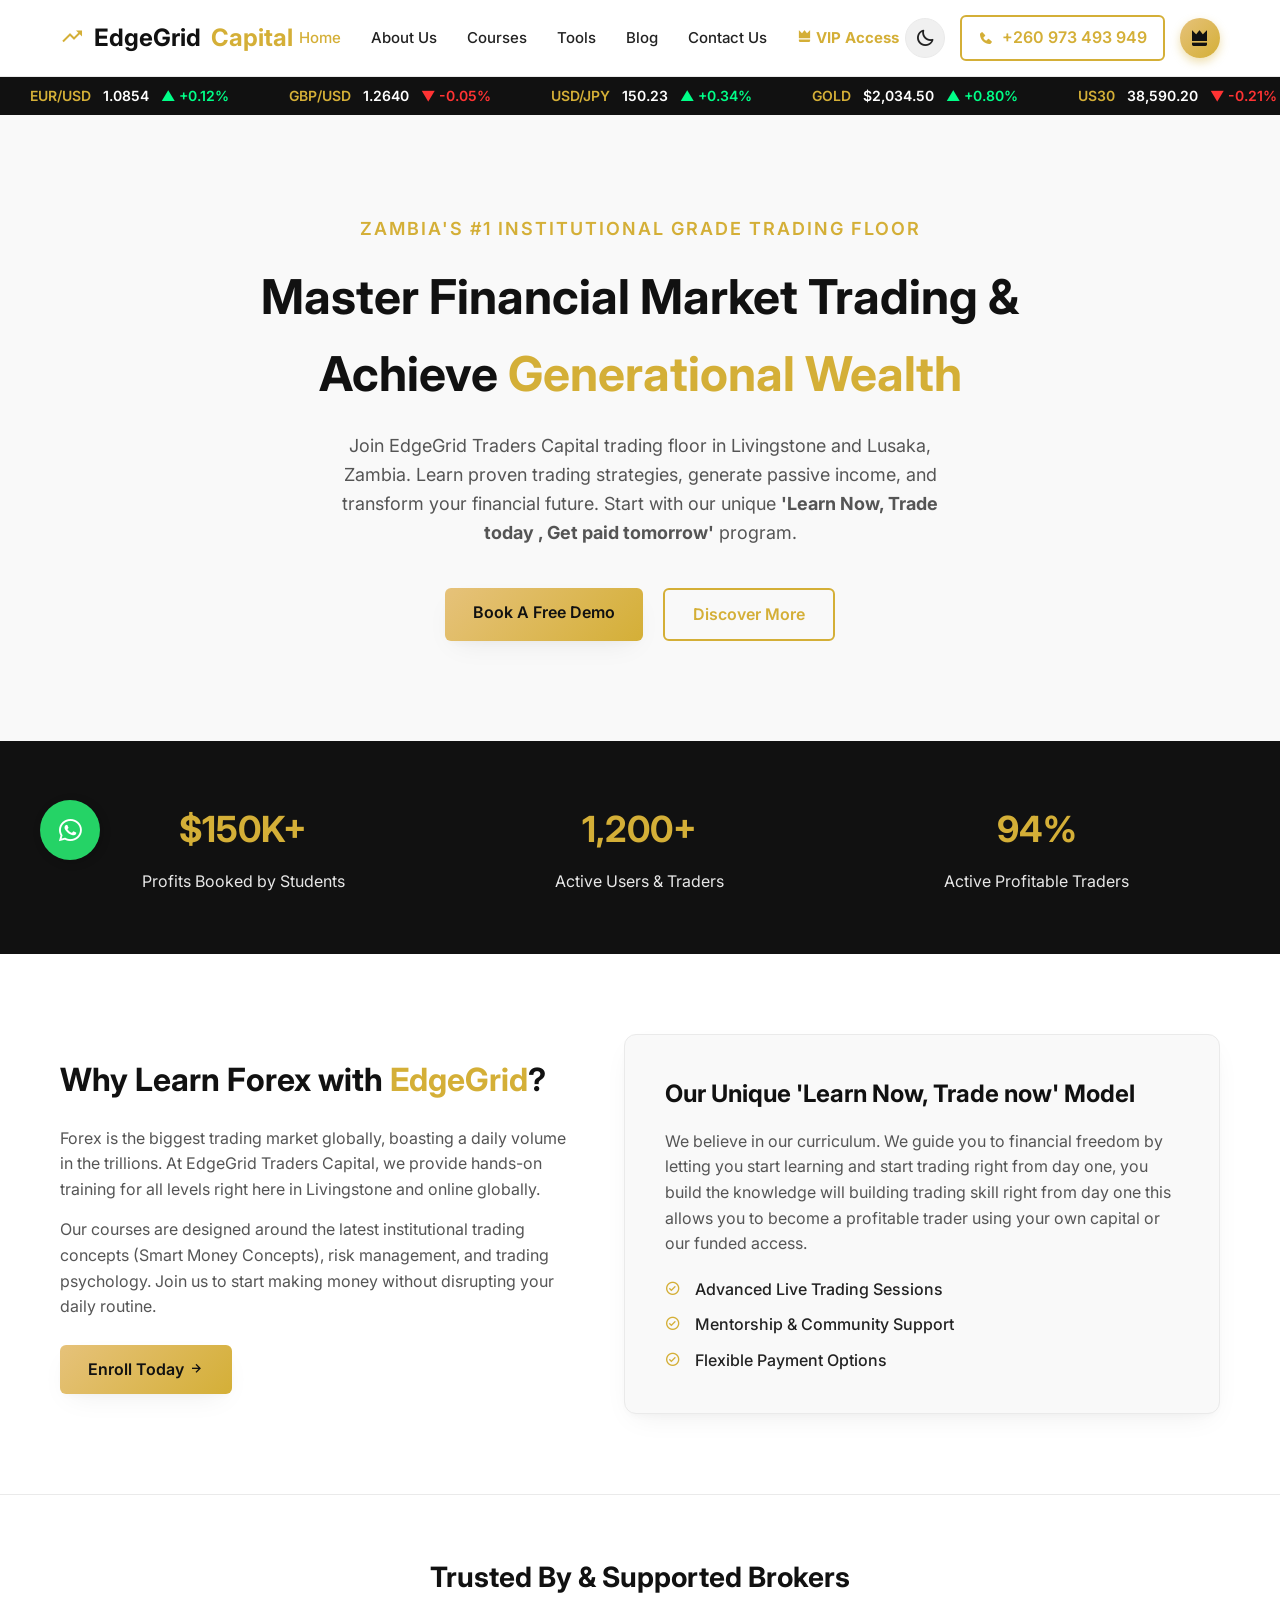
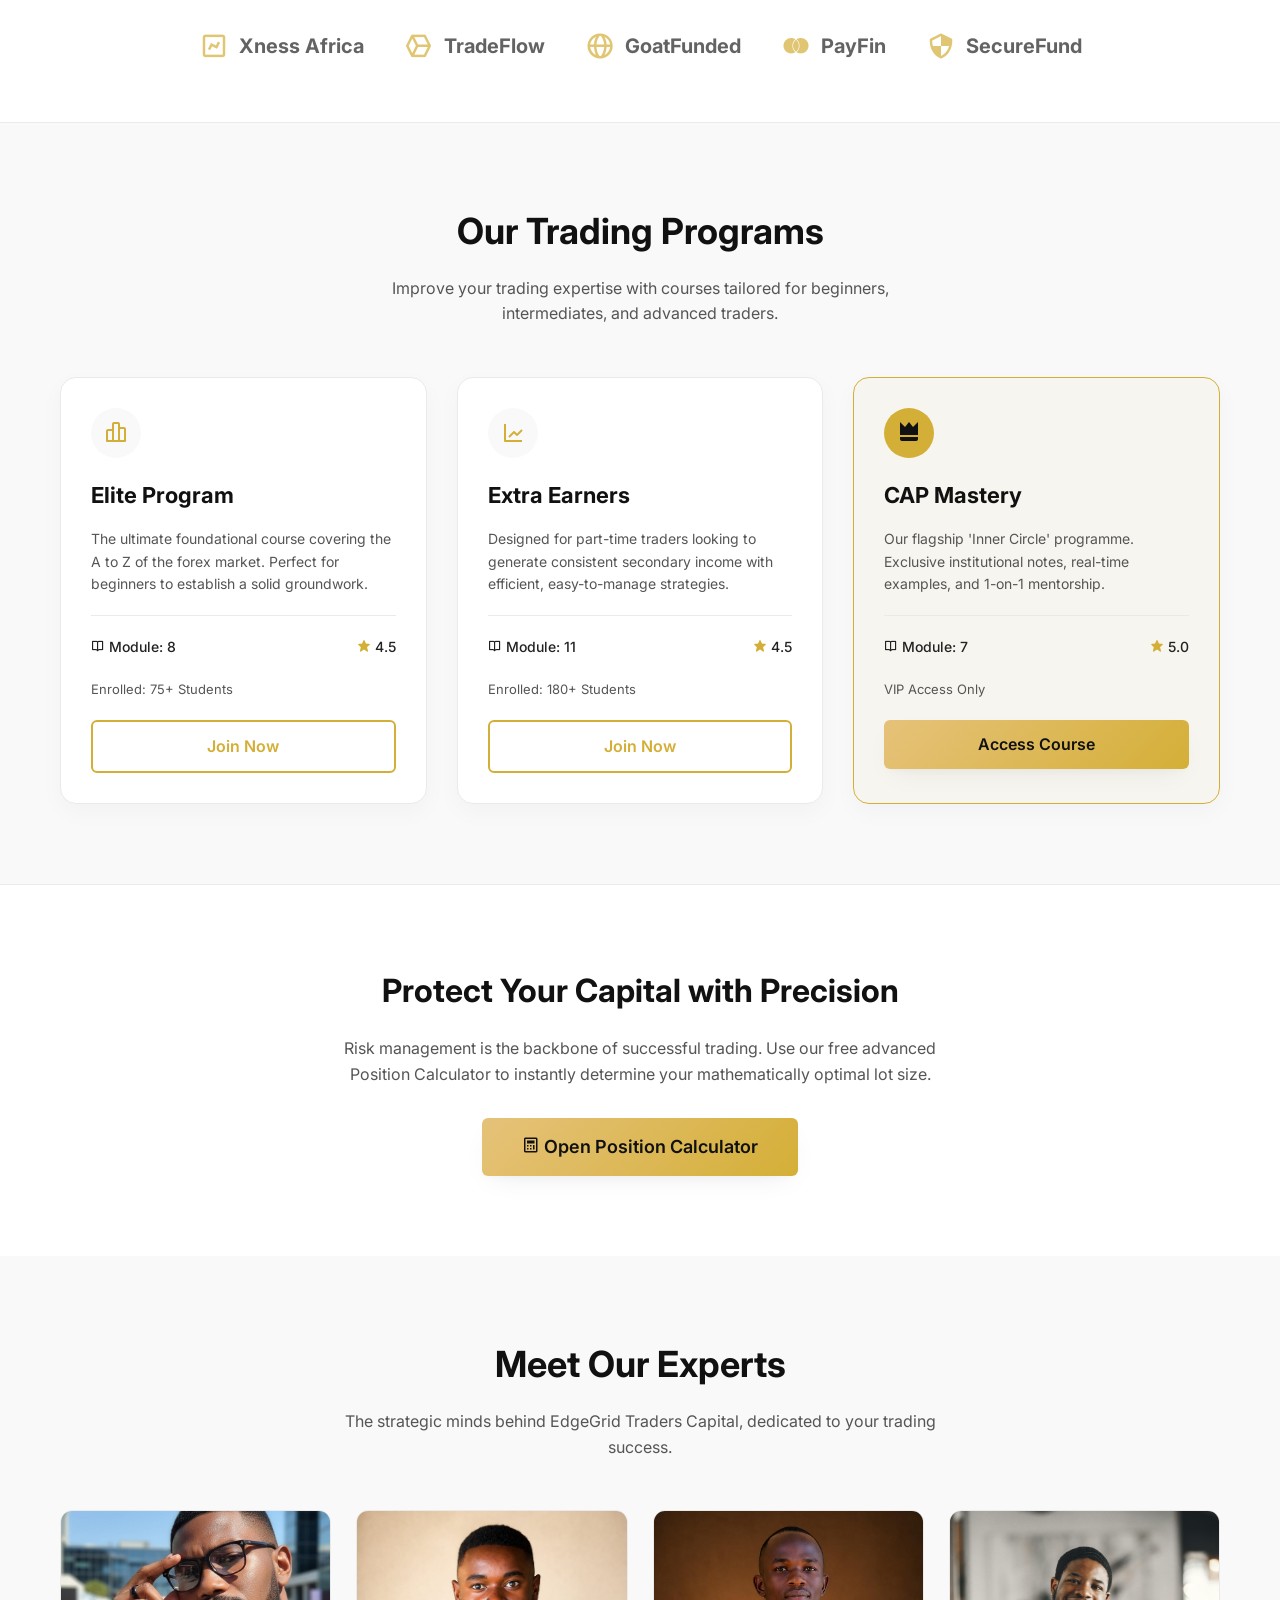
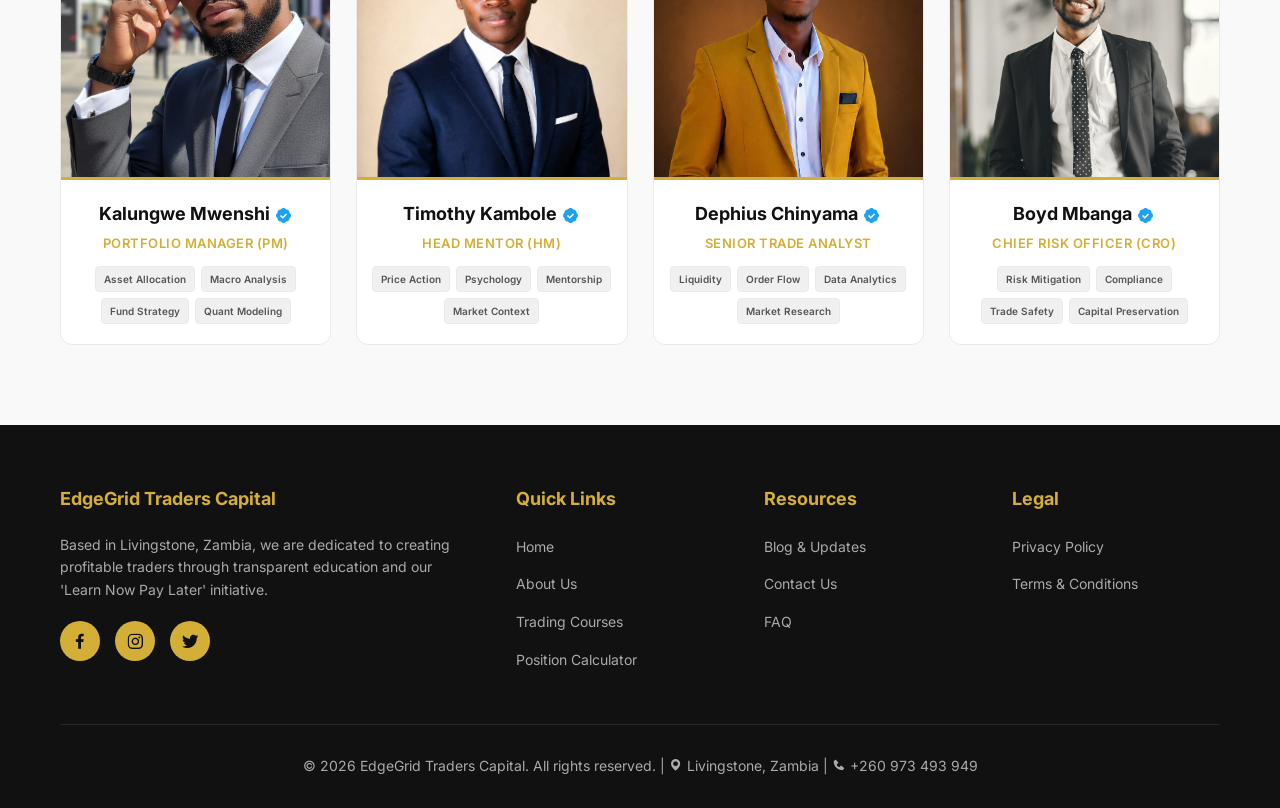
==== commit 4e75afba: "Update index.html" ====
--- a/index.html
+++ b/index.html
@@ -133,7 +133,7 @@
                 <!-- Placeholder logos -->
                 <div
                     style="display: flex; align-items: center; gap: 10px; font-size: 20px; font-weight: 700; color: var(--text-main);">
-                    <i class='bx bx-chart' style="font-size: 30px; color: var(--primary-color);"></i> BrokerA
+                    <i class='bx bx-chart' style="font-size: 30px; color: var(--primary-color);"></i> Xness Africa
                 </div>
                 <div
                     style="display: flex; align-items: center; gap: 10px; font-size: 20px; font-weight: 700; color: var(--text-main);">
@@ -141,7 +141,7 @@
                 </div>
                 <div
                     style="display: flex; align-items: center; gap: 10px; font-size: 20px; font-weight: 700; color: var(--text-main);">
-                    <i class='bx bx-globe' style="font-size: 30px; color: var(--primary-color);"></i> GlobalMarkets
+                    <i class='bx bx-globe' style="font-size: 30px; color: var(--primary-color);"></i> GoatFunded
                 </div>
                 <div
                     style="display: flex; align-items: center; gap: 10px; font-size: 20px; font-weight: 700; color: var(--text-main);">
@@ -174,10 +174,10 @@
                     <p>The ultimate foundational course covering the A to Z of the forex market. Perfect for beginners
                         to establish a solid groundwork.</p>
                     <div class="card-meta">
-                        <span><i class='bx bx-book-open'></i> Module: 16</span>
+                        <span><i class='bx bx-book-open'></i> Module: 8</span>
                         <span><i class='bx bxs-star' style="color: var(--primary-color);"></i> 4.5</span>
                     </div>
-                    <div style="font-size: 13px; color: var(--text-light); margin-bottom: 20px;">Enrolled: 1500+
+                    <div style="font-size: 13px; color: var(--text-light); margin-bottom: 20px;">Enrolled: 75+
                         Students</div>
                     <a href="#" onclick="openEnrollModal(); return false;" class="btn btn-outline"
                         style="width: 100%; display: block; text-align: center;">Join Now</a>
@@ -190,10 +190,10 @@
                     <p>Designed for part-time traders looking to generate consistent secondary income with efficient,
                         easy-to-manage strategies.</p>
                     <div class="card-meta">
-                        <span><i class='bx bx-book-open'></i> Module: 12</span>
+                        <span><i class='bx bx-book-open'></i> Module: 11</span>
                         <span><i class='bx bxs-star' style="color: var(--primary-color);"></i> 4.5</span>
                     </div>
-                    <div style="font-size: 13px; color: var(--text-light); margin-bottom: 20px;">Enrolled: 2800+
+                    <div style="font-size: 13px; color: var(--text-light); margin-bottom: 20px;">Enrolled: 180+
                         Students</div>
                     <a href="#" onclick="openEnrollModal(); return false;" class="btn btn-outline"
                         style="width: 100%; display: block; text-align: center;">Join Now</a>
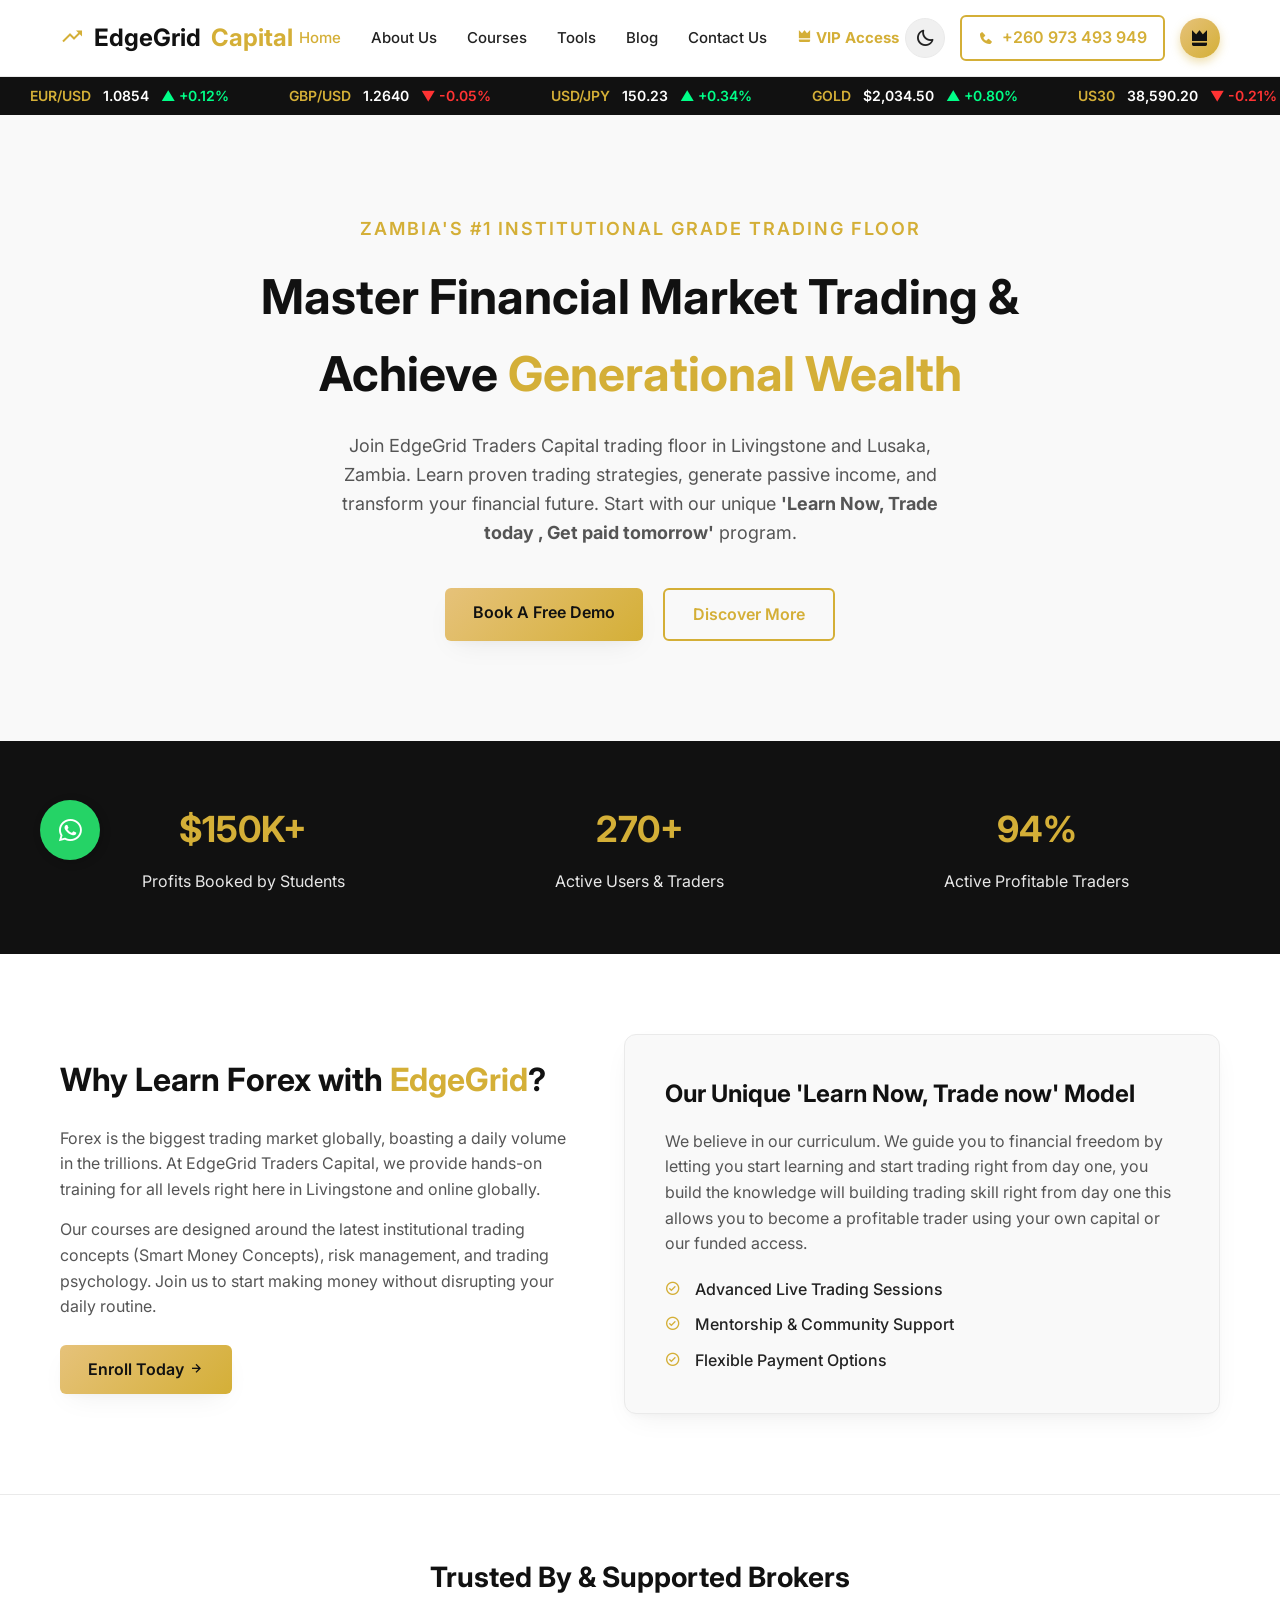
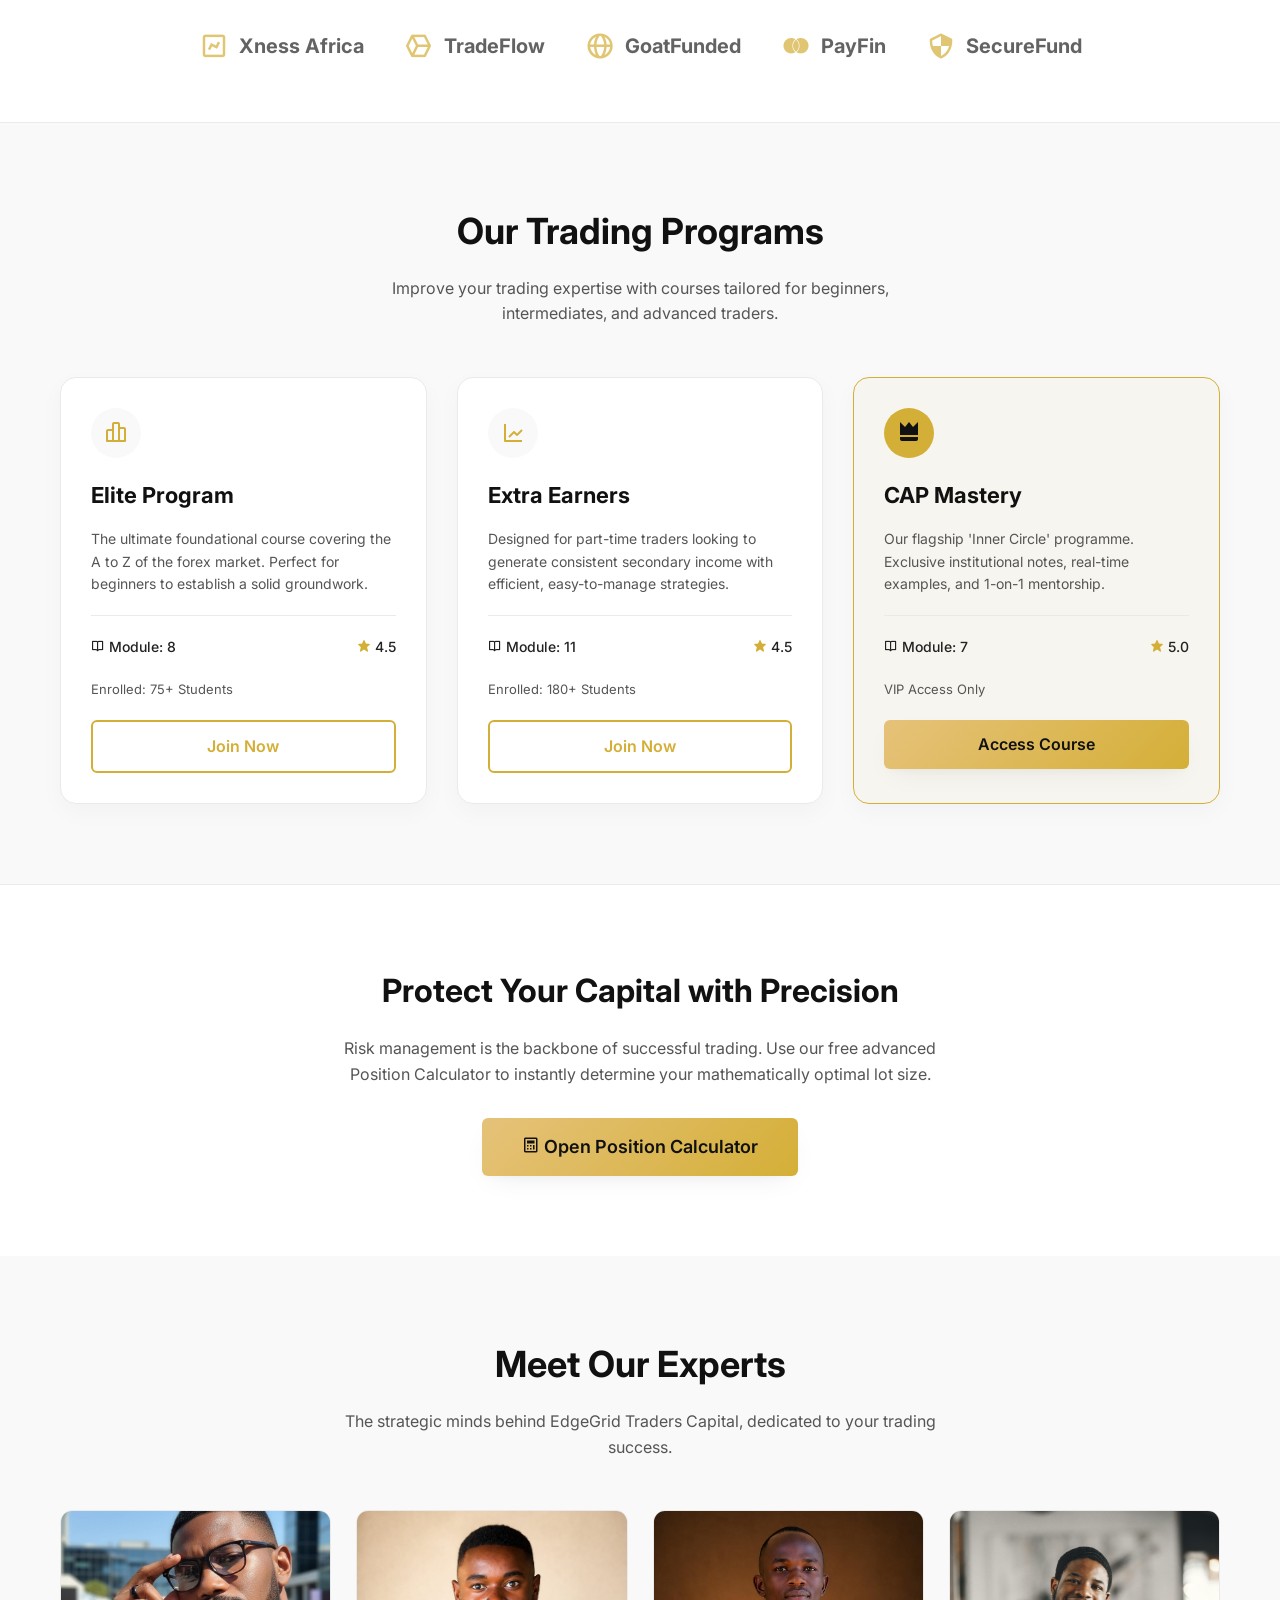
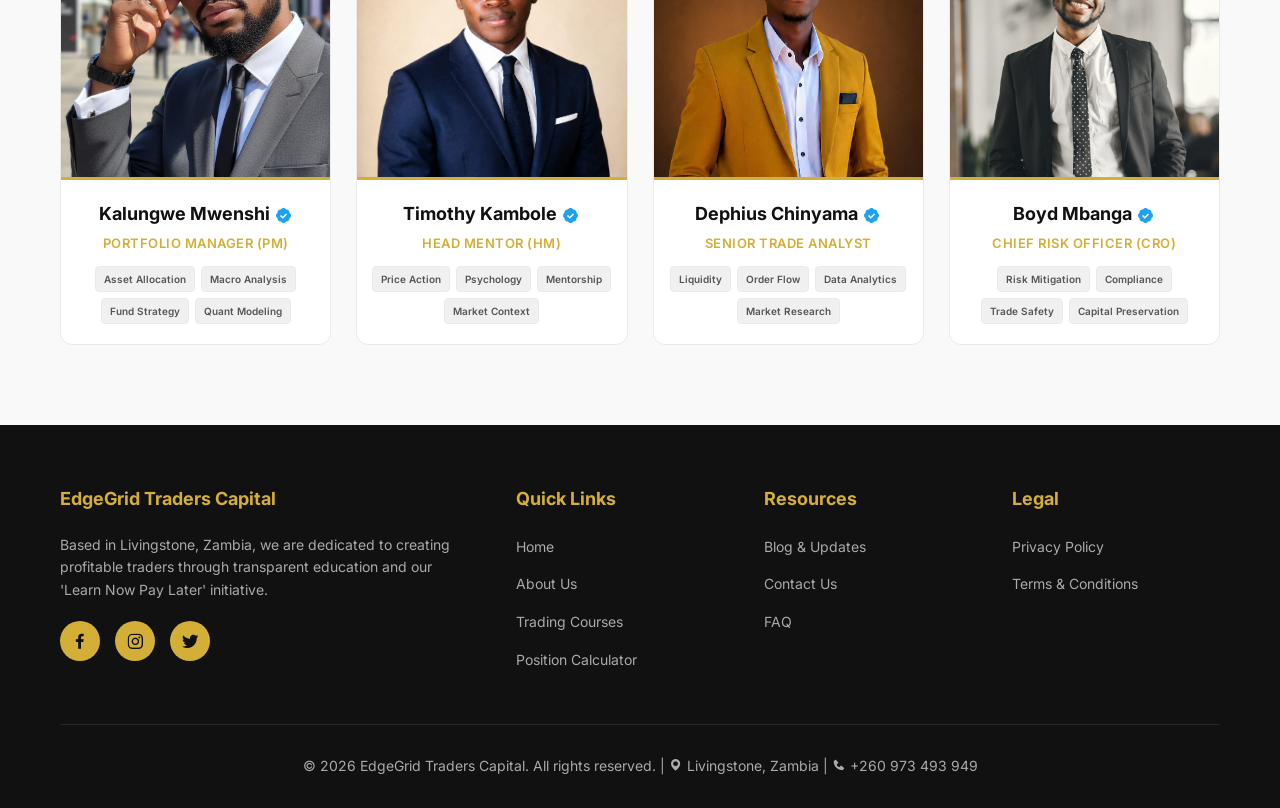
==== commit 9409ae83: "Update active users count in index.html" ====
--- a/index.html
+++ b/index.html
@@ -75,7 +75,7 @@
                 <p>Profits Booked by Students</p>
             </div>
             <div>
-                <h3>1,200+</h3>
+                <h3>270+</h3>
                 <p>Active Users & Traders</p>
             </div>
             <div>
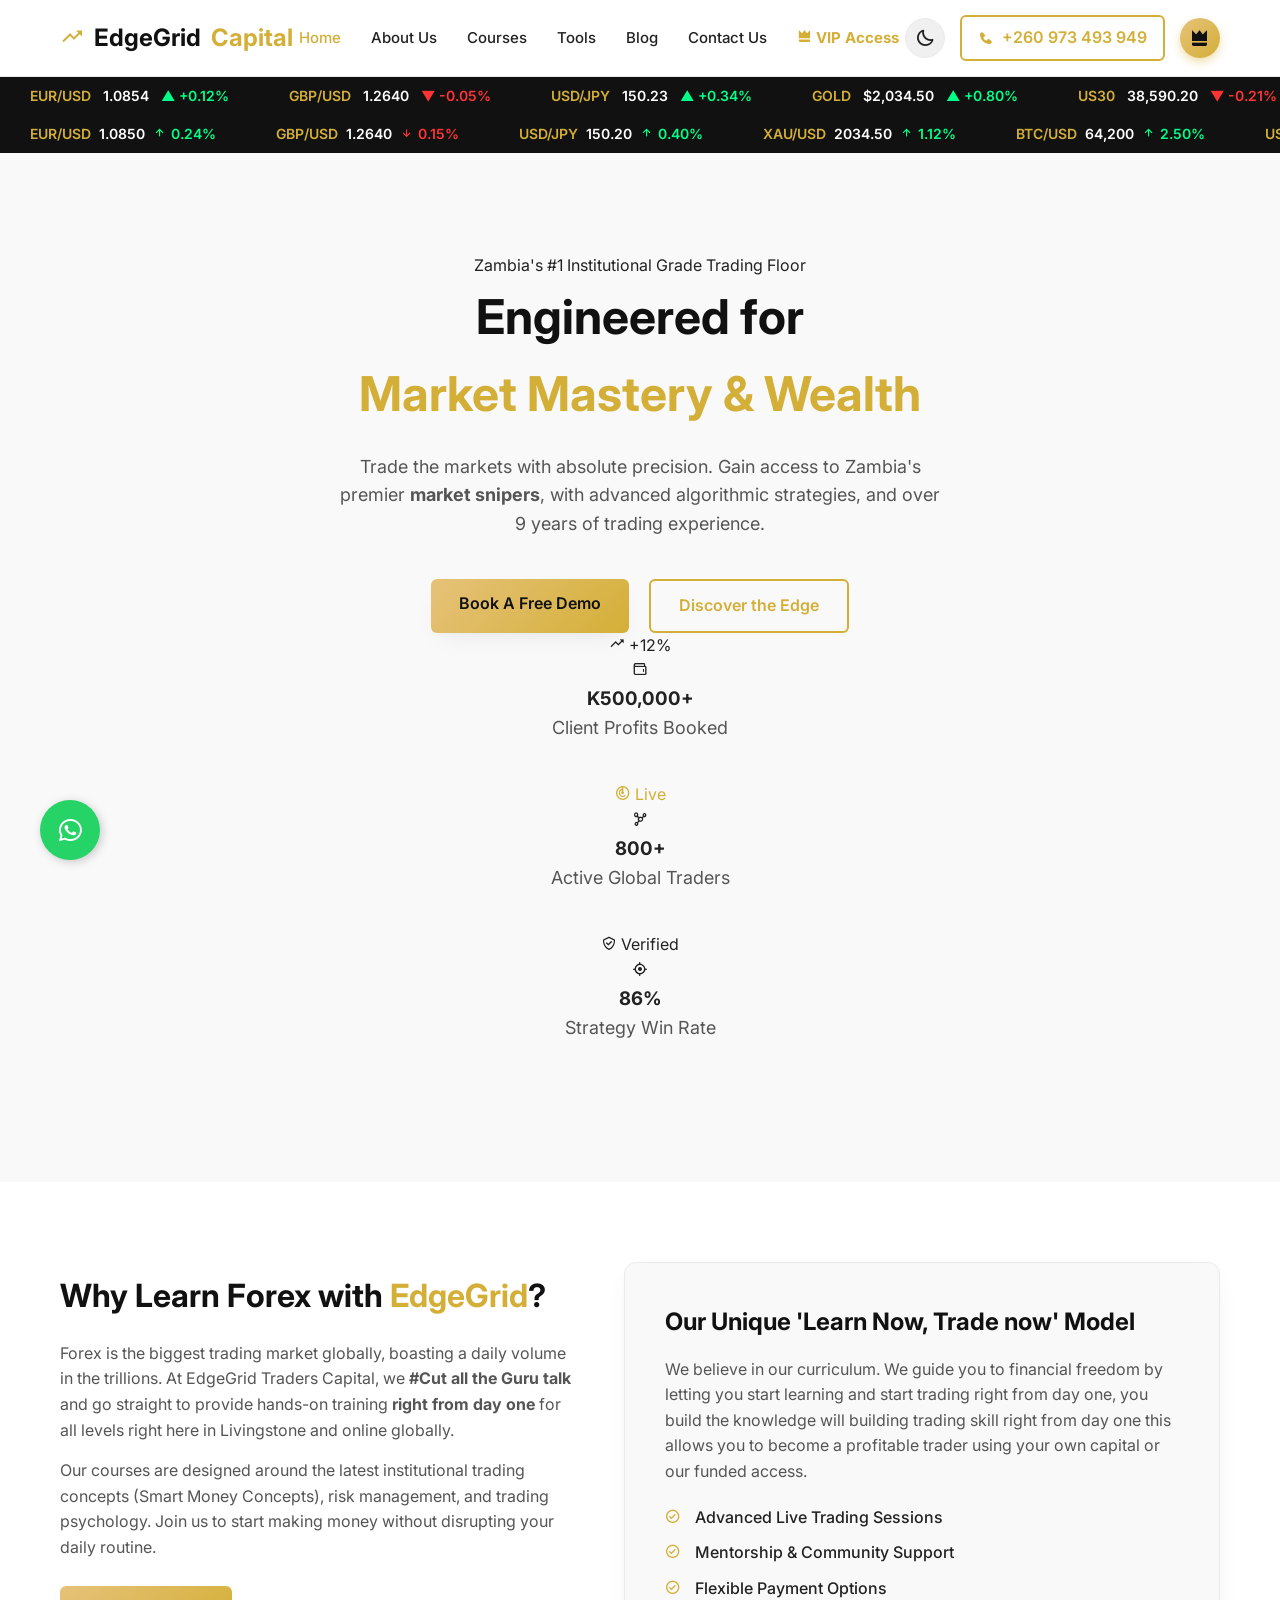
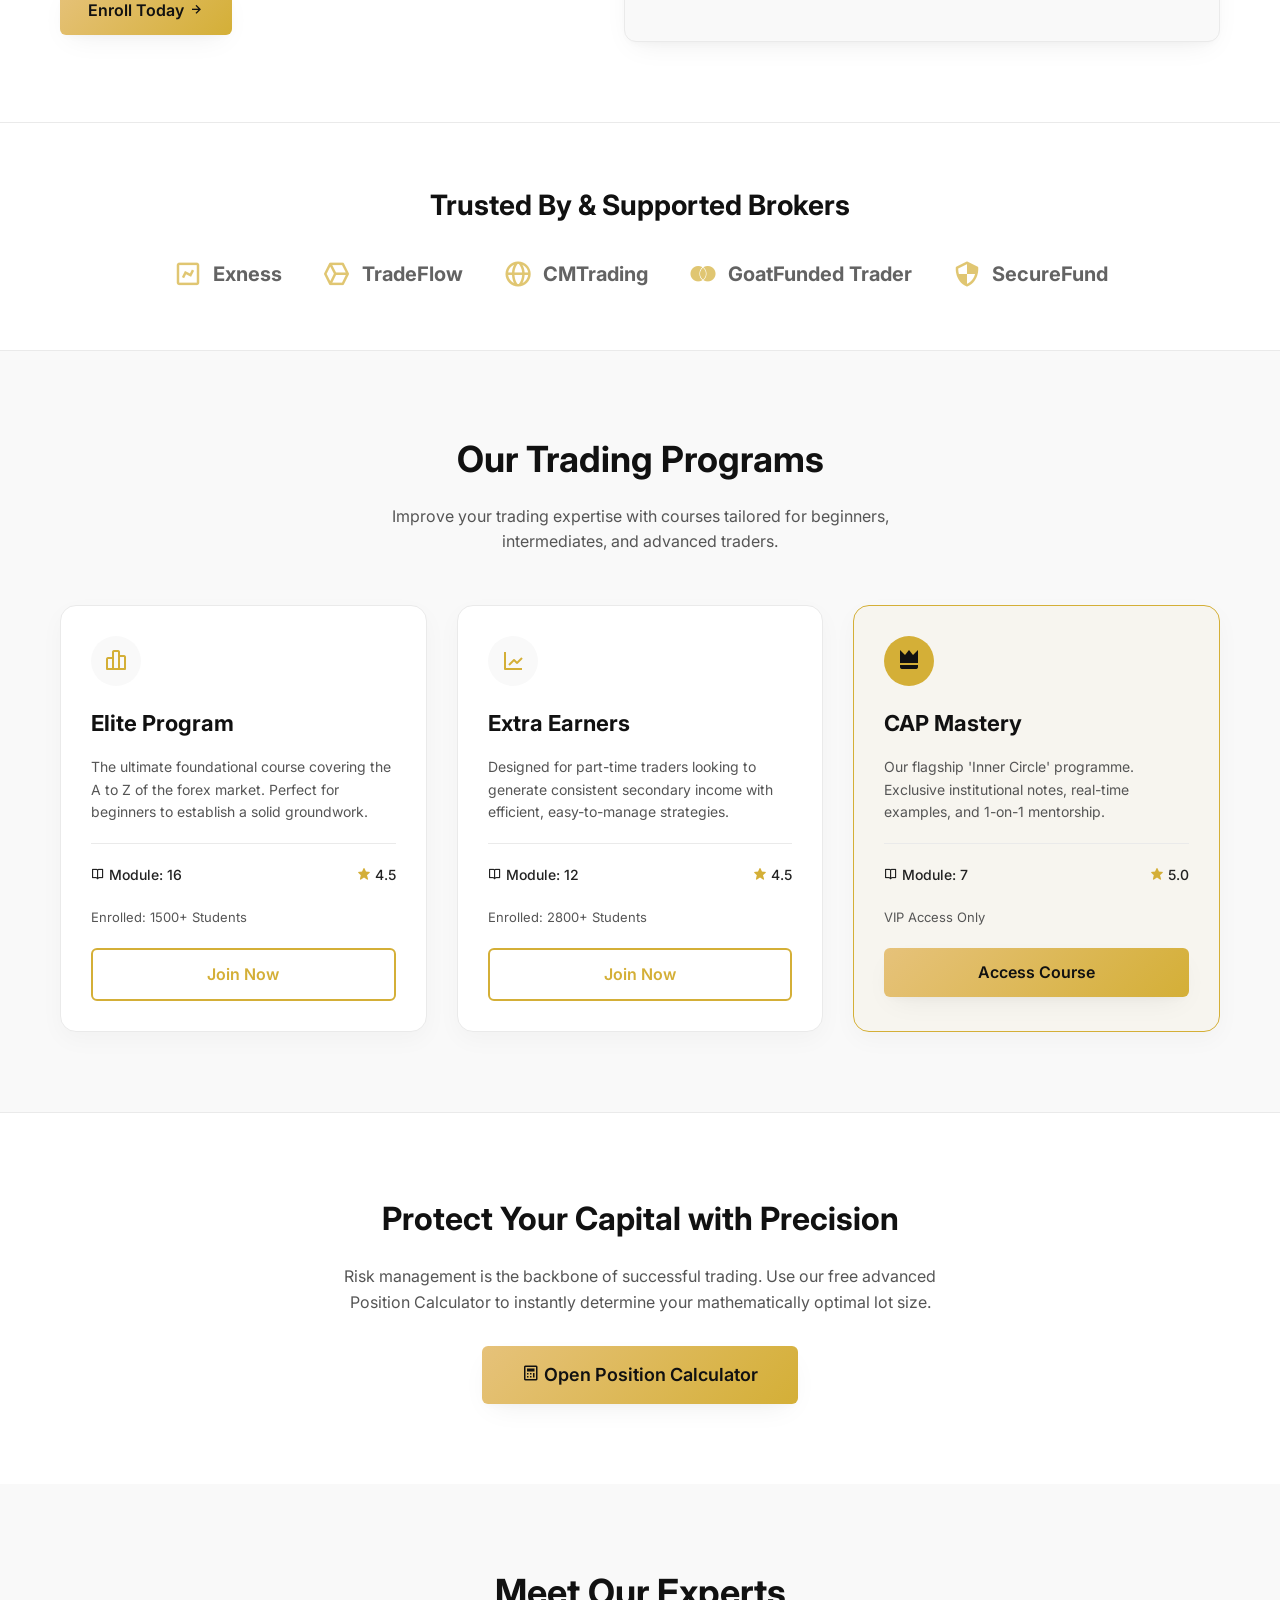
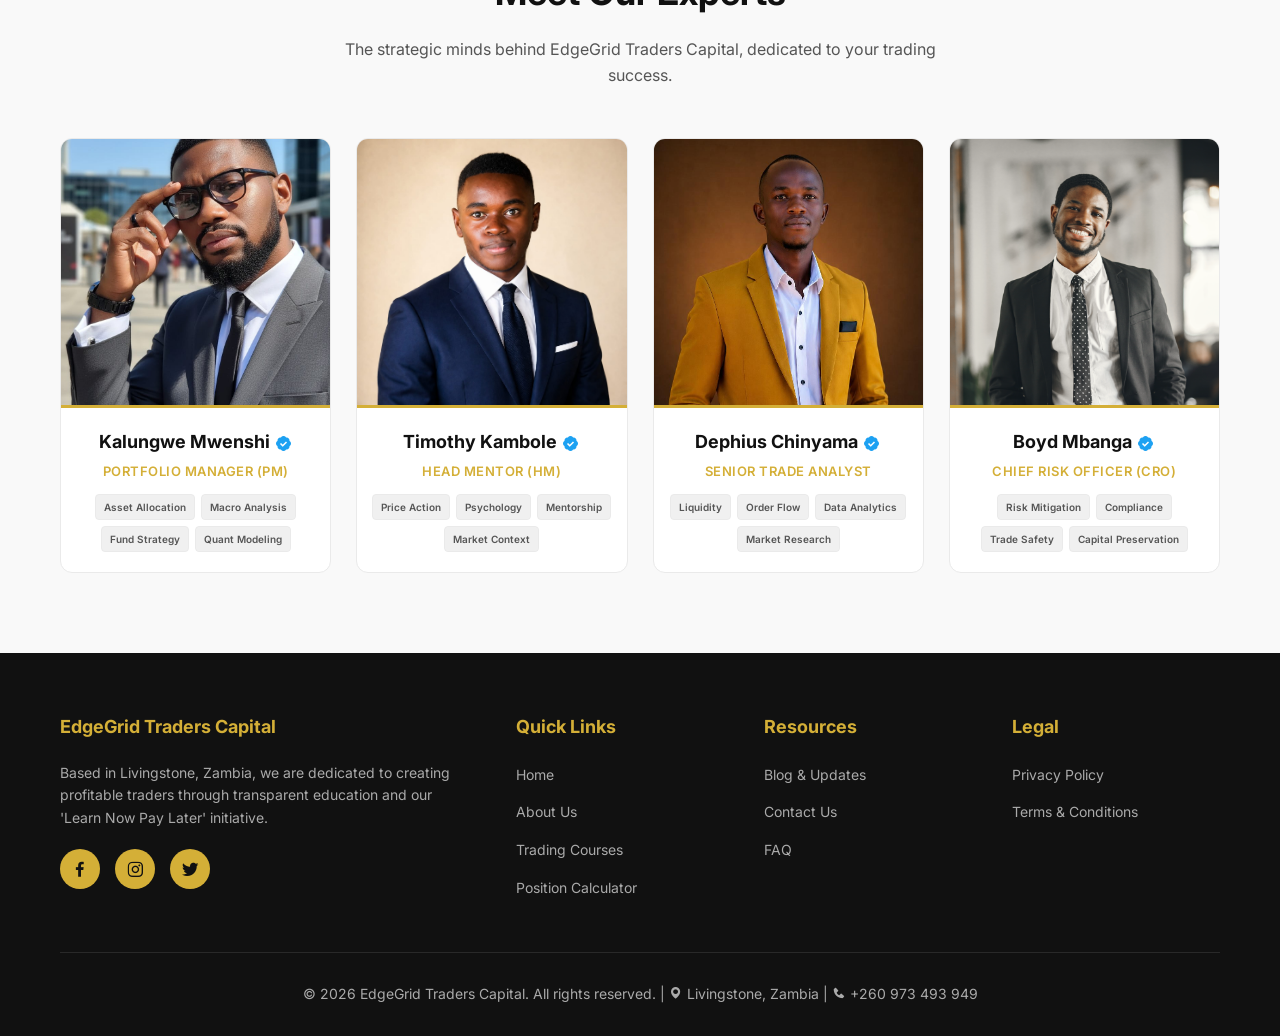
==== commit 4f414888: "Refactor hero section and add Wall Street ticker" ====
--- a/index.html
+++ b/index.html
@@ -49,38 +49,82 @@
         </div>
     </nav>
 
+    <!-- Wall Street Ticker -->
+    <div class="ticker-wrap">
+        <div class="ticker">
+            <div class="ticker__item"><span class="ticker__symbol">EUR/USD</span><span
+                    class="ticker__price">1.0850</span><span class="ticker__change positive"><i
+                        class='bx bx-up-arrow-alt'></i> 0.24%</span></div>
+            <div class="ticker__item"><span class="ticker__symbol">GBP/USD</span><span
+                    class="ticker__price">1.2640</span><span class="ticker__change negative"><i
+                        class='bx bx-down-arrow-alt'></i> 0.15%</span></div>
+            <div class="ticker__item"><span class="ticker__symbol">USD/JPY</span><span
+                    class="ticker__price">150.20</span><span class="ticker__change positive"><i
+                        class='bx bx-up-arrow-alt'></i> 0.40%</span></div>
+            <div class="ticker__item"><span class="ticker__symbol">XAU/USD</span><span
+                    class="ticker__price">2034.50</span><span class="ticker__change positive"><i
+                        class='bx bx-up-arrow-alt'></i> 1.12%</span></div>
+            <div class="ticker__item"><span class="ticker__symbol">BTC/USD</span><span
+                    class="ticker__price">64,200</span><span class="ticker__change positive"><i
+                        class='bx bx-up-arrow-alt'></i> 2.50%</span></div>
+            <div class="ticker__item"><span class="ticker__symbol">US30</span><span
+                    class="ticker__price">39,100</span><span class="ticker__change negative"><i
+                        class='bx bx-down-arrow-alt'></i> 0.30%</span></div>
+            <!-- Duplicate for infinite scroll effect -->
+            <div class="ticker__item"><span class="ticker__symbol">EUR/USD</span><span
+                    class="ticker__price">1.0850</span><span class="ticker__change positive"><i
+                        class='bx bx-up-arrow-alt'></i> 0.24%</span></div>
+            <div class="ticker__item"><span class="ticker__symbol">GBP/USD</span><span
+                    class="ticker__price">1.2640</span><span class="ticker__change negative"><i
+                        class='bx bx-down-arrow-alt'></i> 0.15%</span></div>
+            <div class="ticker__item"><span class="ticker__symbol">USD/JPY</span><span
+                    class="ticker__price">150.20</span><span class="ticker__change positive"><i
+                        class='bx bx-up-arrow-alt'></i> 0.40%</span></div>
+            <div class="ticker__item"><span class="ticker__symbol">XAU/USD</span><span
+                    class="ticker__price">2034.50</span><span class="ticker__change positive"><i
+                        class='bx bx-up-arrow-alt'></i> 1.12%</span></div>
+        </div>
+    </div>
+
     <!-- Hero Section -->
-    <section class="hero">
-        <div class="container">
-            <p
-                style="color: var(--primary-color); font-weight: 600; letter-spacing: 2px; text-transform: uppercase; margin-bottom: 15px;">
-                Zambia's #1 Institutional Grade Trading Floor</p>
-            <h1>Master Financial Market Trading & Achieve <span>Generational Wealth</span></h1>
-            <p>Join EdgeGrid Traders Capital trading floor in Livingstone and Lusaka, Zambia. Learn proven trading
-                strategies, generate passive
-                income, and transform your financial future. Start with our unique <strong>'Learn Now, Trade today
-                    , Get paid tomorrow'</strong> program.</p>
-            <div class="btn-group">
-                <a href="courses.html" class="btn btn-primary">Book A Free Demo</a>
-                <a href="about.html" class="btn btn-outline">Discover More</a>
-            </div>
-        </div>
-    </section>
-
-    <!-- Stats Section -->
-    <section class="stats">
-        <div class="container">
-            <div>
-                <h3>$150K+</h3>
-                <p>Profits Booked by Students</p>
-            </div>
-            <div>
-                <h3>270+</h3>
-                <p>Active Users & Traders</p>
-            </div>
-            <div>
-                <h3>94%</h3>
-                <p>Active Profitable Traders</p>
+    <section class="hero glass-hero">
+        <div class="hero-bg-elements">
+            <div class="glow-orb gold"></div>
+            <div class="glow-orb dark"></div>
+        </div>
+        <div class="container relative-z">
+            <div class="hero-badge fade-up">
+                <span class="pulse-dot"></span> Zambia's #1 Institutional Grade Trading Floor
+            </div>
+            <h1 class="fade-up delay-1">Engineered for<br><span>Market Mastery & Wealth</span></h1>
+            <p class="fade-up delay-2">Trade the markets with absolute precision. Gain access to Zambia's premier
+                <b>market snipers</b>, with advanced algorithmic strategies, and over 9 years of trading experience.
+            </p>
+            <div class="btn-group fade-up delay-3">
+                <a href="courses.html" class="btn btn-primary btn-glow">Book A Free Demo</a>
+                <a href="about.html" class="btn btn-outline btn-glass">Discover the Edge</a>
+            </div>
+
+            <!-- Dashboard Stats Widget -->
+            <div class="dashboard-stats fade-up delay-4">
+                <div class="stat-widget">
+                    <div class="stat-trend"><i class='bx bx-trending-up'></i> +12%</div>
+                    <div class="stat-icon"><i class='bx bx-wallet'></i></div>
+                    <h3>K500,000+</h3>
+                    <p>Client Profits Booked</p>
+                </div>
+                <div class="stat-widget">
+                    <div class="stat-trend" style="color: var(--primary-color);"><i class='bx bx-radar'></i> Live</div>
+                    <div class="stat-icon"><i class='bx bx-network-chart'></i></div>
+                    <h3>800+</h3>
+                    <p>Active Global Traders</p>
+                </div>
+                <div class="stat-widget">
+                    <div class="stat-trend"><i class='bx bx-check-shield'></i> Verified</div>
+                    <div class="stat-icon"><i class='bx bx-target-lock'></i></div>
+                    <h3>86%</h3>
+                    <p>Strategy Win Rate</p>
+                </div>
             </div>
         </div>
     </section>
@@ -93,7 +137,9 @@
                     <span style="color: var(--primary-color);">EdgeGrid</span>?
                 </h2>
                 <p style="color: var(--text-light); margin-bottom: 15px;">Forex is the biggest trading market globally,
-                    boasting a daily volume in the trillions. At EdgeGrid Traders Capital, we provide hands-on training
+                    boasting a daily volume in the trillions. At EdgeGrid Traders Capital, we <b> #Cut all the Guru
+                        talk</b> and go straight to
+                    provide hands-on training <b> right from day one</b>
                     for all levels right here in Livingstone and online globally.</p>
                 <p style="color: var(--text-light); margin-bottom: 25px;">Our courses are designed around the latest
                     institutional trading concepts (Smart Money Concepts), risk management, and trading psychology. Join
@@ -133,7 +179,7 @@
                 <!-- Placeholder logos -->
                 <div
                     style="display: flex; align-items: center; gap: 10px; font-size: 20px; font-weight: 700; color: var(--text-main);">
-                    <i class='bx bx-chart' style="font-size: 30px; color: var(--primary-color);"></i> Xness Africa
+                    <i class='bx bx-chart' style="font-size: 30px; color: var(--primary-color);"></i> Exness
                 </div>
                 <div
                     style="display: flex; align-items: center; gap: 10px; font-size: 20px; font-weight: 700; color: var(--text-main);">
@@ -141,11 +187,12 @@
                 </div>
                 <div
                     style="display: flex; align-items: center; gap: 10px; font-size: 20px; font-weight: 700; color: var(--text-main);">
-                    <i class='bx bx-globe' style="font-size: 30px; color: var(--primary-color);"></i> GoatFunded
+                    <i class='bx bx-globe' style="font-size: 30px; color: var(--primary-color);"></i> CMTrading
                 </div>
                 <div
                     style="display: flex; align-items: center; gap: 10px; font-size: 20px; font-weight: 700; color: var(--text-main);">
-                    <i class='bx bxl-mastercard' style="font-size: 30px; color: var(--primary-color);"></i> PayFin
+                    <i class='bx bxl-mastercard' style="font-size: 30px; color: var(--primary-color);"></i> GoatFunded
+                    Trader
                 </div>
                 <div
                     style="display: flex; align-items: center; gap: 10px; font-size: 20px; font-weight: 700; color: var(--text-main);">
@@ -174,10 +221,10 @@
                     <p>The ultimate foundational course covering the A to Z of the forex market. Perfect for beginners
                         to establish a solid groundwork.</p>
                     <div class="card-meta">
-                        <span><i class='bx bx-book-open'></i> Module: 8</span>
+                        <span><i class='bx bx-book-open'></i> Module: 16</span>
                         <span><i class='bx bxs-star' style="color: var(--primary-color);"></i> 4.5</span>
                     </div>
-                    <div style="font-size: 13px; color: var(--text-light); margin-bottom: 20px;">Enrolled: 75+
+                    <div style="font-size: 13px; color: var(--text-light); margin-bottom: 20px;">Enrolled: 1500+
                         Students</div>
                     <a href="#" onclick="openEnrollModal(); return false;" class="btn btn-outline"
                         style="width: 100%; display: block; text-align: center;">Join Now</a>
@@ -190,10 +237,10 @@
                     <p>Designed for part-time traders looking to generate consistent secondary income with efficient,
                         easy-to-manage strategies.</p>
                     <div class="card-meta">
-                        <span><i class='bx bx-book-open'></i> Module: 11</span>
+                        <span><i class='bx bx-book-open'></i> Module: 12</span>
                         <span><i class='bx bxs-star' style="color: var(--primary-color);"></i> 4.5</span>
                     </div>
-                    <div style="font-size: 13px; color: var(--text-light); margin-bottom: 20px;">Enrolled: 180+
+                    <div style="font-size: 13px; color: var(--text-light); margin-bottom: 20px;">Enrolled: 2800+
                         Students</div>
                     <a href="#" onclick="openEnrollModal(); return false;" class="btn btn-outline"
                         style="width: 100%; display: block; text-align: center;">Join Now</a>
